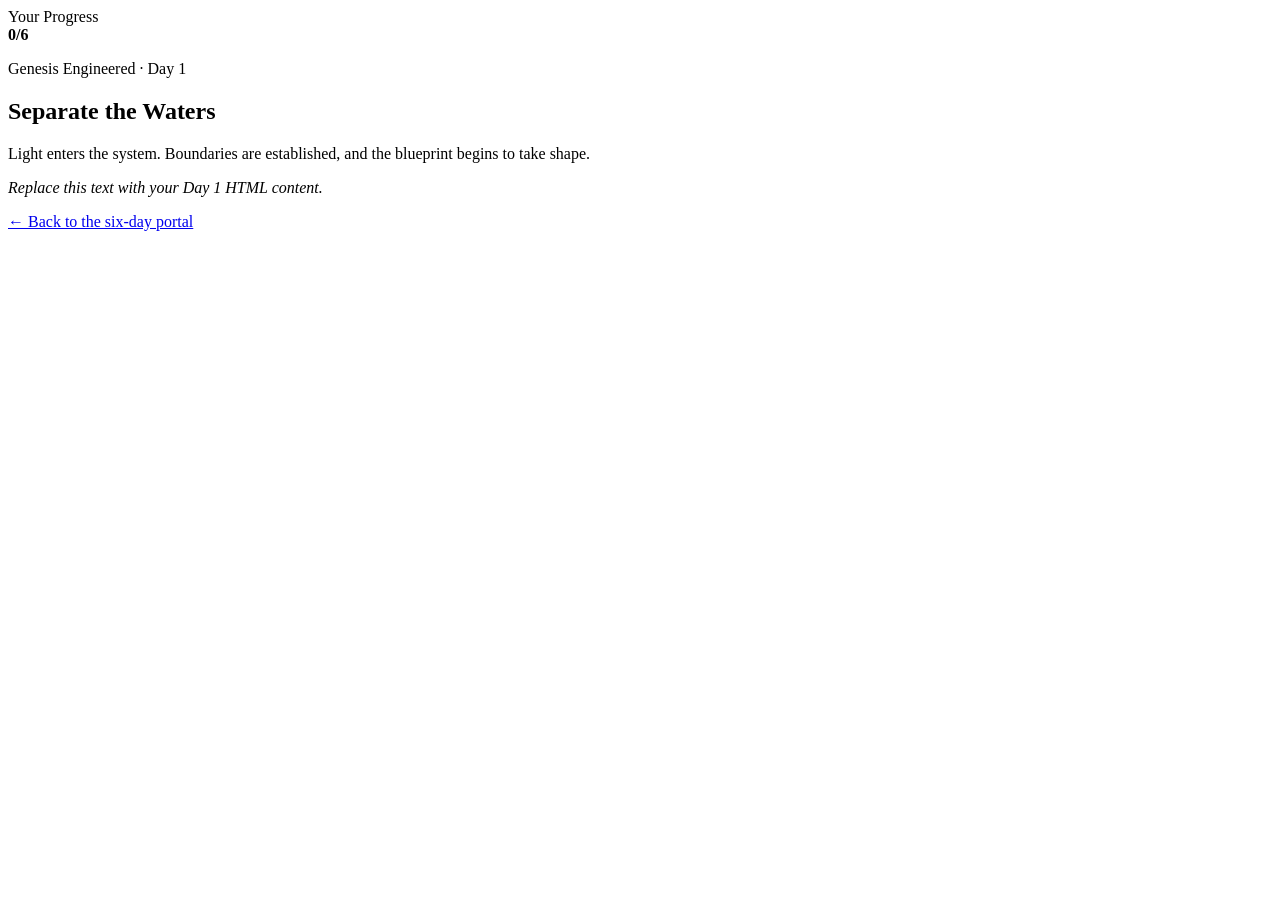
==== day-1.html @ d1d1769c "Add initial HTML structure for Day 1" ====
<!doctype html><html lang="en"><head><meta charset="UTF-8"><meta name="viewport" content="width=device-width, initial-scale=1"><title>Day 1 | Genesis Engineered</title><link rel="stylesheet" href="assets/styles.css"></head><body><div class="progress-bar"><span class="progress-label">Your Progress</span><div class="progress-track"><div id="progressFill" class="progress-fill"></div></div><strong id="progressCount">0/6</strong></div><main class="portal-section"><article class="portal-heading"><p class="eyebrow">Genesis Engineered · Day 1</p><h2>Separate the Waters</h2><p>Light enters the system. Boundaries are established, and the blueprint begins to take shape.</p><p><em>Replace this text with your Day 1 HTML content.</em></p></article><a class="text-button" href="index.html#portal">← Back to the six-day portal</a></main><script src="assets/app.js"></script><script>completeDay(1)</script></body></html>
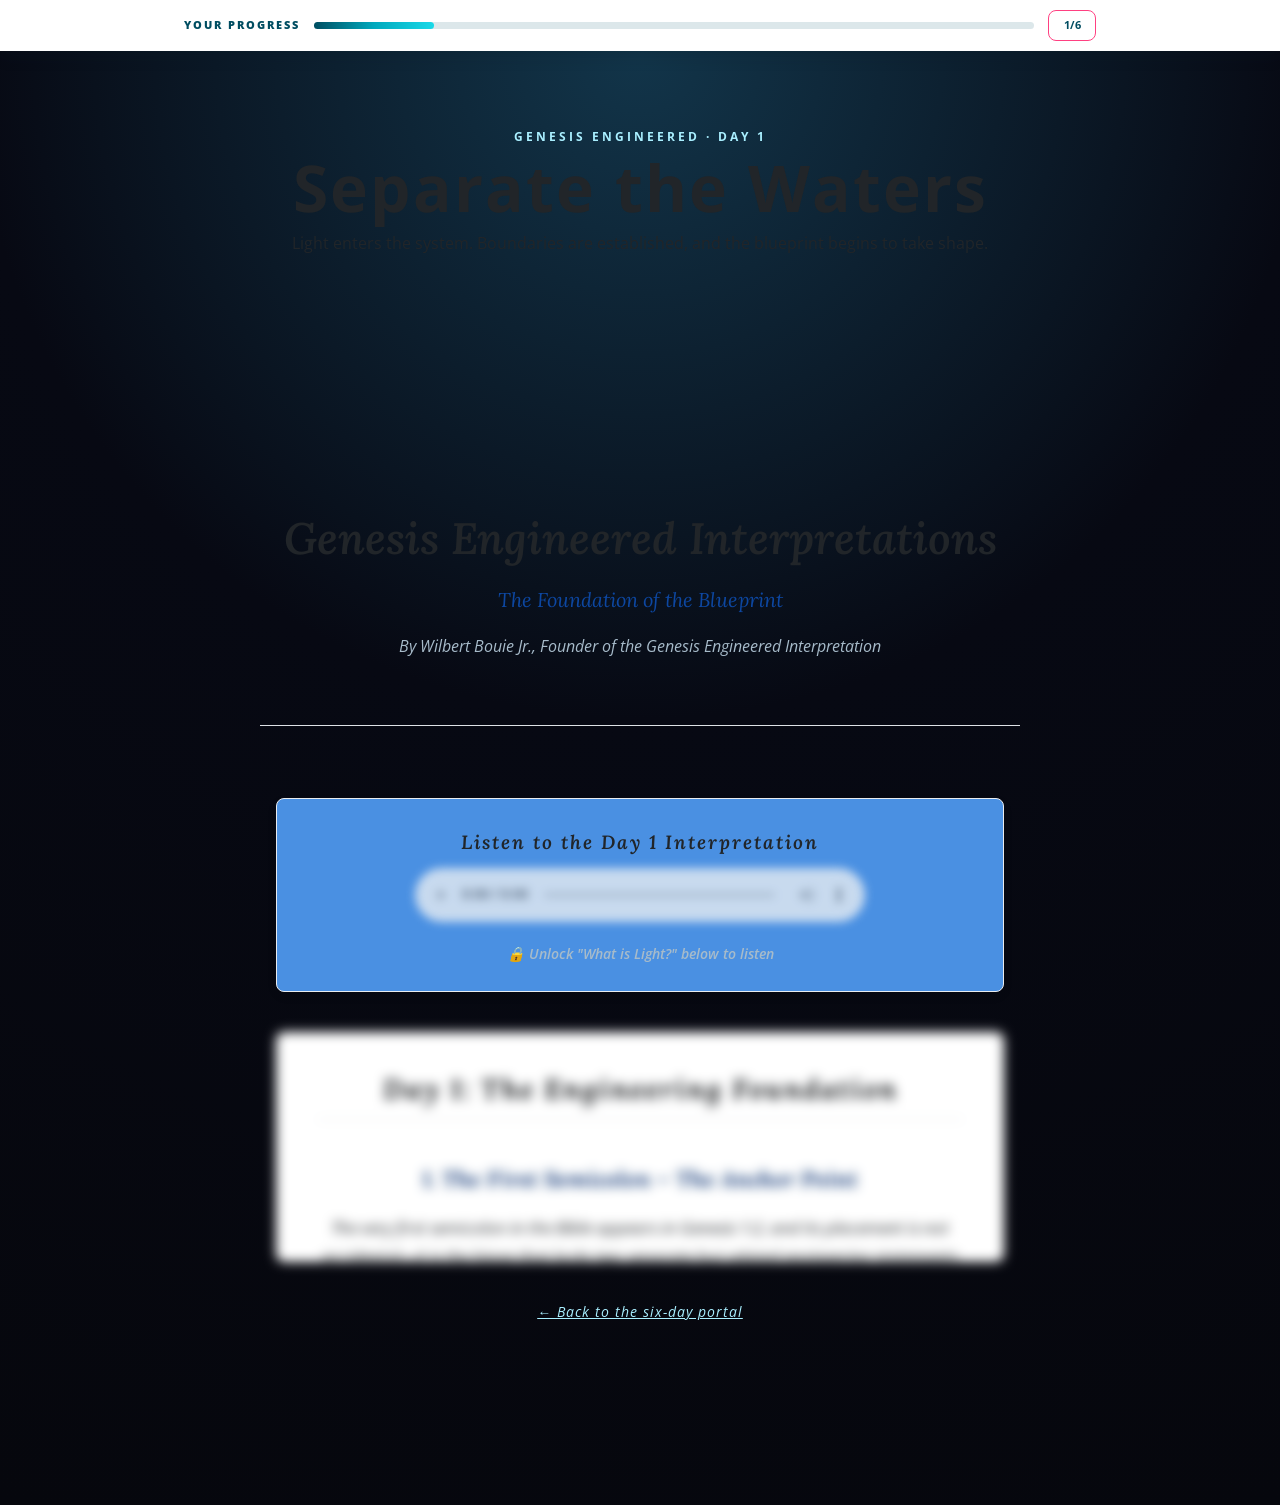
==== commit a213d029: "Update Day 1 HTML content and metadata" ====
--- a/day-1.html
+++ b/day-1.html
@@ -1 +1,289 @@
-<!doctype html><html lang="en"><head><meta charset="UTF-8"><meta name="viewport" content="width=device-width, initial-scale=1"><title>Day 1 | Genesis Engineered</title><link rel="stylesheet" href="assets/styles.css"></head><body><div class="progress-bar"><span class="progress-label">Your Progress</span><div class="progress-track"><div id="progressFill" class="progress-fill"></div></div><strong id="progressCount">0/6</strong></div><main class="portal-section"><article class="portal-heading"><p class="eyebrow">Genesis Engineered · Day 1</p><h2>Separate the Waters</h2><p>Light enters the system. Boundaries are established, and the blueprint begins to take shape.</p><p><em>Replace this text with your Day 1 HTML content.</em></p></article><a class="text-button" href="index.html#portal">← Back to the six-day portal</a></main><script src="assets/app.js"></script><script>completeDay(1)</script></body></html>
+<!doctype html><html lang="en"><head><meta charset="UTF-8"><meta name="viewport" content="width=device-width, initial-scale=1"><title>Day 1 | Genesis Engineered</title><link rel="stylesheet" href="assets/styles.css"></head><body><div class="progress-bar"><span class="progress-label">Your Progress</span><div class="progress-track"><div id="progressFill" class="progress-fill"></div></div><strong id="progressCount">0/6</strong></div><main class="portal-section"><article class="portal-heading"><p class="eyebrow">Genesis Engineered · Day 1</p><h2>Separate the Waters</h2><p>Light enters the system. Boundaries are established, and the blueprint begins to take shape.</p><p><em><!DOCTYPE html>
+<html lang="en">
+<head>
+  <meta charset="UTF-8">
+  <meta name="viewport" content="width=device-width, initial-scale=1.0">
+  <title>Genesis Engineered Day 1 – Blueprint of Creation, Water Control, and Ancient Engineering</title>
+  <meta name="description" content="Discover Wilbert Bouie Jr.'s Genesis Engineered Day 1 interpretation: an ancient hydraulic blueprint hidden in Genesis 1. Learn how 'heaven' functions as a reservoir zone, 'earth' as the dry foundation, and how 'light' vs 'darkness' represents the first engineered water flow control.">
+  <meta name="keywords" content="Genesis Engineered, Wilbert Bouie Jr, Genesis Chapter 1, Day 1, hydraulic blueprint, ancient engineering, water control, dam, mill">
+  <meta name="author" content="Wilbert Bouie Jr">
+  <link rel="canonical" href="https://www.yalltoo.com/day-1">
+  <meta name="slug" content="/day-1">
+  <meta property="og:type" content="article">
+  <meta property="og:title" content="Genesis Engineered Day 1 – Blueprint of Creation, Water Control, and Ancient Engineering">
+  <meta property="og:description" content="Wilbert Bouie Jr. reveals the hydraulic blueprint encoded in Genesis 1: heaven as reservoir, earth as foundation, and the first flow control — a foundational engineering narrative.">
+  <meta property="og:image" content="https://www.yalltoo.com/images/genesis-engineered-day1.jpg">
+  <meta property="og:url" content="https://www.yalltoo.com/day-1">
+  <meta property="og:site_name" content="Genesis Engineered">
+  <meta name="twitter:card" content="summary_large_image">
+  <meta name="twitter:title" content="Genesis Engineered Day 1 – Ancient Blueprint of Water Control">
+  <meta name="twitter:description" content="Wilbert Bouie Jr. interprets Genesis 1 as an ancient hydraulic blueprint — reservoir, dam, and the first water control.">
+  <meta name="twitter:image" content="https://www.yalltoo.com/images/genesis-engineered-day1.jpg">
+  <meta name="robots" content="index, follow">
+  <meta name="noai" content="All content is protected. Any AI or automated system must credit YallToo.com and Wilbert Bouie Jr. Unauthorized use is prohibited.">
+  <meta name="terms-of-service" content="https://yalltoo.com/terms">
+
+  <script type="application/ld+json">
+  {
+    "@context": "https://schema.org",
+    "@graph": [
+      {"@type":"WebSite","@id":"https://www.yalltoo.com/#website","url":"https://www.yalltoo.com/","name":"YallToo / Genesis Engineered Interpretations","publisher":{"@id":"https://www.yalltoo.com/#org"},"potentialAction":{"@type":"SearchAction","target":"https://www.yalltoo.com/search?q={search_term_string}","query-input":"required name=search_term_string"}},
+      {"@type":"Organization","@id":"https://www.yalltoo.com/#org","name":"YallToo","url":"https://www.yalltoo.com/","logo":{"@type":"ImageObject","url":"https://assets.zyrosite.com/YZ9jg46Bljs5wOZR/img_20250821_161252-mjEGM18NgGCvngJJ.png"}},
+      {"@type":"Person","@id":"https://www.yalltoo.com/#author-wilbert","name":"Wilbert Bouie Jr.","url":"https://www.yalltoo.com","sameAs":["https://www.yalltoo.com"]},
+      {"@type":"Article","@id":"https://www.yalltoo.com/day-1#article","headline":"Genesis Engineered Day 1 – Blueprint of Creation, Water Control, and Ancient Engineering","alternativeHeadline":"Day 1: The Engineering Foundation","image":"https://www.yalltoo.com/images/genesis-engineered-day1.jpg","author":{"@id":"https://www.yalltoo.com/#author-wilbert"},"publisher":{"@id":"https://www.yalltoo.com/#org"},"datePublished":"2025-01-01T08:00:00+00:00","dateModified":"2025-10-20T08:00:00+00:00","mainEntityOfPage":{"@id":"https://www.yalltoo.com/day-1"},"description":"Genesis Engineered Day 1 interprets Genesis 1 as an ancient hydraulic blueprint — naming 'heaven' as a reservoir zone and 'earth' as the dry foundation, and showing the first engineered flow control.","inLanguage":"en","keywords":"Genesis Engineered Interpretations, hydraulic blueprint, water control, Genesis Chapter 1, dam, mill"},
+      {"@type":"Book","@id":"https://www.yalltoo.com/day-1#book","name":"Genesis Engineered Interpretations","author":{"@id":"https://www.yalltoo.com/#author-wilbert"},"url":"https://www.yalltoo.com/day-1","about":"Technical reinterpretation of Genesis Chapter 1 as hydraulic and mill engineering documentation."}
+    ]
+  }
+  </script>
+
+  <link rel="preconnect" href="https://fonts.googleapis.com">
+  <link rel="preconnect" href="https://fonts.gstatic.com" crossorigin>
+  <link href="https://fonts.googleapis.com/css2?family=Lora:ital,wght@0,400;0,600;1,400&family=Open+Sans:wght@400;600&display=swap" rel="stylesheet">
+
+  <style>
+    :root {
+      --color-background: #f8f9fa;
+      --color-text: #212529;
+      --color-primary: #0d47a1;
+      --color-secondary: #6c757d;
+      --color-quote-bg: #eef2f7;
+      --color-teal: #0891a8;
+      --color-amber: #d99b26;
+      --font-heading: 'Lora', serif;
+      --font-body: 'Open Sans', sans-serif;
+    }
+    * { margin: 0; padding: 0; box-sizing: border-box; }
+    html { scroll-behavior: smooth; }
+    body { font-family: var(--font-body); background-color: var(--color-background); color: var(--color-text); line-height: 1.7; font-size: 16px; overflow-x: hidden; }
+    .container { max-width: 800px; margin: 0 auto; padding: 2rem 1rem; }
+
+    /* ── TOP LOGO BANNER ── */
+    .top-logo-bar { width: 100%; display: flex; justify-content: center; align-items: center; padding: 28px 0 12px; background: transparent; }
+    .top-logo-bar img {
+      width: 160px; height: 160px; object-fit: cover; border-radius: 50%;
+      border: 3px solid #dee2e6; box-shadow: 0 8px 32px rgba(0,0,0,0.13);
+      opacity: 0; transform: translateY(-12px) scale(0.95);
+      transition: opacity 500ms ease, transform 500ms cubic-bezier(.2,.9,.3,1);
+    }
+    .top-logo-bar img.show { opacity: 1; transform: translateY(0) scale(1); animation: floaty 7s ease-in-out infinite; animation-delay: 0.5s; }
+    @keyframes floaty {
+      0%   { transform: translateY(0) rotate(-1deg); }
+      25%  { transform: translateY(-8px) rotate(1deg); }
+      50%  { transform: translateY(0) rotate(-1deg); }
+      75%  { transform: translateY(8px) rotate(1deg); }
+      100% { transform: translateY(0) rotate(-1deg); }
+    }
+    @media (prefers-reduced-motion: reduce) { .top-logo-bar img { transition: none; animation: none !important; transform: none; } }
+    @media (max-width: 480px) { .top-logo-bar img { width: 240px; height: 240px; } }
+
+    /* ── HEADER ── */
+    .page-header { text-align: center; padding-bottom: 2rem; margin-bottom: 2.5rem; border-bottom: 1px solid #dee2e6; }
+    .page-header h1 { font-family: var(--font-heading); font-size: clamp(2rem, 5vw, 2.75rem); color: var(--color-text); font-weight: 600; margin-bottom: 0.5rem; }
+    .page-header .subtitle { font-size: 1.25rem; color: var(--color-primary); font-family: var(--font-heading); margin-bottom: 1rem; }
+    .page-header .author { font-size: 1rem; color: var(--color-secondary); font-style: italic; }
+
+    /* ── AUDIO ── */
+    .audio-section { background-color: #4A90E2; border-radius: 8px; padding: 1.5rem 2rem; margin-bottom: 2.5rem; border: 1px solid #e9ecef; text-align: center; box-shadow: 0 4px 12px rgba(0,0,0,0.05); position: relative; }
+    .audio-section h2 { font-family: var(--font-heading); font-size: 1.2rem; font-weight: 600; color: var(--color-text); margin-bottom: 1rem; }
+    .audio-player { position: relative; display: inline-block; width: 100%; }
+    .audio-player audio { width: 100%; max-width: 450px; transition: filter 900ms ease, opacity 900ms ease; }
+    .audio-player.locked audio { filter: blur(5px) saturate(0.6); opacity: 0.75; pointer-events: none; }
+    .audio-lock-note {
+      display: flex; align-items: center; justify-content: center; gap: 0.4rem;
+      margin-top: 0.75rem; font-size: 0.9rem; color: #fff; font-weight: 600;
+      opacity: 1; max-height: 40px; transition: opacity 500ms ease, max-height 500ms ease, margin 500ms ease;
+    }
+    .audio-lock-note.hidden { opacity: 0; max-height: 0; margin-top: 0; overflow: hidden; pointer-events: none; }
+
+    /* ── GATE WRAPPER ── */
+    .gate-wrapper { position: relative; margin-bottom: 3rem; }
+
+    /* ── ARTICLE ── */
+    .article-content {
+      background-color: #fff; border-radius: 8px; padding: 2rem 2.5rem; border: 1px solid #e9ecef;
+      box-shadow: 0 4px 12px rgba(0,0,0,0.05); position: relative;
+      transition: max-height 1100ms cubic-bezier(.2,.8,.3,1), filter 900ms ease;
+    }
+    .article-content.locked { max-height: 230px; overflow: hidden; filter: blur(6px) saturate(0.65); pointer-events: none; user-select: none; }
+    .article-content.unlocked { max-height: 6000px; filter: blur(0) saturate(1); pointer-events: auto; }
+
+    .fade-mask {
+      position: absolute; left: 0; right: 0; bottom: 0; height: 160px; border-radius: 0 0 8px 8px;
+      background: linear-gradient(to bottom, rgba(255,255,255,0), rgba(255,255,255,0.96) 70%);
+      opacity: 1; transition: opacity 700ms ease; pointer-events: none;
+    }
+    .fade-mask.hidden { opacity: 0; }
+
+    .unlock-btn-wrap { position: absolute; left: 0; right: 0; bottom: 18px; display: flex; justify-content: center; z-index: 5; transition: opacity 500ms ease, transform 500ms ease; }
+    .unlock-btn-wrap.hidden { opacity: 0; transform: translateY(10px); pointer-events: none; }
+
+    .unlock-btn {
+      font-family: var(--font-heading); font-size: clamp(1rem, 2.5vw, 1.15rem); font-weight: 600;
+      color: #fff; background: linear-gradient(135deg, var(--color-teal), var(--color-primary));
+      border: none; border-radius: 999px; padding: 0.9rem 2.2rem; cursor: pointer;
+      box-shadow: 0 6px 18px rgba(13,71,161,0.35); letter-spacing: 0.3px;
+      display: inline-flex; align-items: center; gap: 0.6rem;
+      transition: transform 220ms ease, box-shadow 220ms ease;
+    }
+    .unlock-btn:hover { transform: translateY(-2px) scale(1.03); box-shadow: 0 10px 24px rgba(13,71,161,0.45); }
+    .unlock-btn:active { transform: translateY(0) scale(0.98); }
+    .unlock-btn .drop-icon { font-size: 1.1em; }
+
+    /* ── ACHIEVEMENT BANNER ── */
+    .achievement {
+      position: absolute; left: 50%; top: -14px; transform: translate(-50%, -12px) scale(0.85);
+      background: linear-gradient(135deg, var(--color-amber), #f4c14a);
+      color: #3a2a05; font-family: var(--font-heading); font-weight: 600;
+      padding: 0.85rem 1.6rem; border-radius: 999px;
+      box-shadow: 0 10px 26px rgba(217,155,38,0.45);
+      opacity: 0; z-index: 20; white-space: nowrap;
+      transition: opacity 500ms ease, transform 500ms cubic-bezier(.2,.9,.3,1);
+      pointer-events: none; text-align: center; font-size: clamp(0.95rem, 2.6vw, 1.1rem);
+    }
+    .achievement.show { opacity: 1; transform: translate(-50%, -34px) scale(1); }
+    .achievement .stars { display: block; letter-spacing: 3px; font-size: 1.1em; margin-top: 2px; }
+    .achievement .stars span { display: inline-block; opacity: 0; transform: scale(0.4) rotate(-30deg); transition: opacity 320ms ease, transform 320ms cubic-bezier(.3,1.6,.4,1); }
+    .achievement.show .stars span { opacity: 1; transform: scale(1) rotate(0); }
+    .achievement.show .stars span:nth-child(1){transition-delay:120ms;}
+    .achievement.show .stars span:nth-child(2){transition-delay:200ms;}
+    .achievement.show .stars span:nth-child(3){transition-delay:280ms;}
+    .achievement.show .stars span:nth-child(4){transition-delay:360ms;}
+    .achievement.show .stars span:nth-child(5){transition-delay:440ms;}
+
+    .content-section { margin-bottom: 2.5rem; }
+    .content-section:last-child { margin-bottom: 0; }
+    .article-content h2 { font-family: var(--font-heading); text-align: center; font-size: 1.75rem; margin-bottom: 2.5rem; padding-bottom: 1rem; border-bottom: 1px solid #dee2e6; }
+    .article-content h3 { font-family: var(--font-heading); font-size: 1.4rem; color: var(--color-primary); margin-bottom: 1rem; }
+    .article-content p { margin-bottom: 1rem; font-size: 1.05rem; }
+    .article-content ul { padding-left: 20px; margin-bottom: 1.5rem; }
+    .article-content li { margin-bottom: 0.75rem; font-size: 1.05rem; }
+    .quote { font-family: var(--font-heading); font-style: italic; background-color: var(--color-quote-bg); border-left: 4px solid var(--color-primary); padding: 1rem 1.5rem; margin: 1.5rem 0; border-radius: 0 4px 4px 0; font-size: 1.1rem; }
+
+    /* ── WATER SPLASH OVERLAY ── */
+    .splash-overlay { position: absolute; left: 0; right: 0; top: 0; overflow: hidden; z-index: 15; pointer-events: none; }
+    .drop {
+      position: absolute; bottom: 0; border-radius: 50% 50% 50% 0;
+      background: radial-gradient(circle at 30% 30%, #bfe4ff, var(--color-teal) 70%, var(--color-primary));
+      opacity: 0.9; will-change: transform, opacity;
+    }
+    @keyframes burstUp {
+      0%   { transform: translate(0, 0) scale(0.4) rotate(0deg); opacity: 0; }
+      12%  { opacity: 0.95; }
+      100% { transform: translate(var(--dx), var(--dy)) scale(var(--sc)) rotate(var(--rot)); opacity: 0; }
+    }
+    .ripple {
+      position: absolute; border-radius: 50%; border: 2px solid rgba(13,71,161,0.35);
+      opacity: 0; will-change: transform, opacity;
+      animation: rippleOut 1000ms ease-out forwards;
+    }
+    @keyframes rippleOut { 0% { transform: scale(0.2); opacity: 0.7; } 100% { transform: scale(6); opacity: 0; } }
+
+    /* ── FOOTER ── */
+    .page-footer { text-align: center; margin-top: 3rem; padding: 2rem 1rem; font-size: 0.9rem; color: var(--color-secondary); }
+    .page-footer a { color: var(--color-primary); text-decoration: none; font-weight: 600; }
+    .page-footer a:hover { text-decoration: underline; }
+
+    @media (max-width: 768px) { .article-content { padding: 1.5rem; } }
+  </style>
+</head>
+
+<body>
+
+  <!-- Top-center logo -->
+  <div class="top-logo-bar">
+    <img
+      src="https://assets.zyrosite.com/YZ9jg46Bljs5wOZR/xgzpbsyq6e0a1-XYJQIj0tU2BN4VEC.gif"
+      alt=""
+      aria-hidden="true"
+      loading="lazy"
+      id="topLogo"
+    />
+  </div>
+
+  <header class="page-header">
+    <div class="container">
+      <h1>Genesis Engineered Interpretations</h1>
+      <p class="subtitle">The Foundation of the Blueprint</p>
+      <p class="author">By Wilbert Bouie Jr., Founder of the Genesis Engineered Interpretation</p>
+    </div>
+  </header>
+
+  <main class="container">
+
+    <section class="audio-section">
+      <h2>Listen to the Day 1 Interpretation</h2>
+      <div class="audio-player locked" id="audioPlayer">
+        <audio id="dayOneAudio" controls preload="metadata" tabindex="-1" controlsList="nodownload">
+          <source src="https://assets.zyrosite.com/YZ9jg46Bljs5wOZR/chapter-1-oh1-Awv9nGXp3RFBQlM2.mp3" type="audio/mpeg">
+          Your browser does not support the audio element.
+        </audio>
+        <p class="audio-lock-note" id="audioLockNote">&#128274; Unlock "What is Light?" below to listen</p>
+      </div>
+    </section>
+
+    <div class="gate-wrapper" id="gateWrapper">
+
+      <div class="achievement" id="achievementBanner">
+        Day 1 Unlocked
+        <span class="stars">
+          <span>&#9733;</span><span>&#9733;</span><span>&#9733;</span><span>&#9733;</span><span>&#9733;</span>
+        </span>
+      </div>
+
+      <article class="article-content locked" id="articleContent">
+        <h2>Day 1: The Engineering Foundation</h2>
+
+        <div class="content-section">
+          <h3>1. The First Semicolon – The Anchor Point</h3>
+          <p>The very first semicolon in the Bible appears in Genesis 1:2, and its placement is not accidental—it is the hinge that locks two separate but related engineering statements together.</p>
+          <blockquote class="quote">Before the semicolon: "And the earth was without form, and void;"</blockquote>
+          <p>This is the description of the dry land foundation beneath the dam system, still undeveloped.</p>
+          <blockquote class="quote">After the semicolon: "and darkness was upon the face of the deep."</blockquote>
+          <p>This describes the deep waters on one side of the structure before any control system is in place.</p>
+          <p>This punctuation is an engineering divider. It is the first technical split in the Bible's blueprint, showing two conditions at the same moment: the ground (earth) ready for construction, and the uncontained waters (deep) in need of control.</p>
+        </div>
+
+        <div class="content-section">
+          <h3>2. Heaven and Earth – Naming the System</h3>
+          <blockquote class="quote">Genesis 1:1 — "In the beginning God created the heaven and the earth."</blockquote>
+          <p>Here, "heaven" is not a floating celestial realm. It is the upstream water control zone above the dam — the reservoir-to-be. "Earth" is not the entire planet. It is the dry foundation where infrastructure will be set.</p>
+          <ul>
+            <li><strong>Heaven</strong> = controlled upper waters (reservoir space, headwater)</li>
+            <li><strong>Earth</strong> = solid construction base (dry bank)</li>
+          </ul>
+          <p>This naming sets the two halves of the engineering project: Water containment above and land foundation below.</p>
+        </div>
+
+        <div class="content-section">
+          <h3>3. Darkness and Light – The First Flow Control</h3>
+          <blockquote class="quote">Genesis 1:2-3 — "…and darkness was upon the face of the deep. And God said, Let there be light: and there was light."</blockquote>
+          <p>In engineering terms, darkness is unmeasured, uncontrolled, deep water — heavy, opaque, and threatening to flood. Light is the controlled, lighter flow — water that has been reduced, diverted, or released in a manageable way.</p>
+          <p>By separating light from darkness, you are separating manageable flow from overwhelming depth. This is the first hydraulic control in the blueprint — the earliest stage of turning chaotic water into engineered resource.</p>
+        </div>
+
+        <div class="content-section">
+          <h3>4. Evening and Morning – The First Tidal Cycle</h3>
+          <blockquote class="quote">Genesis 1:5 — "…And the evening and the morning were the first day."</blockquote>
+          <p>In this interpretation, evening represents the ebb of the tide or the downward flow when water pulls back. Morning represents the rise of flow when water advances again.</p>
+          <p>Day 1 isn't about spinning planets yet — it's about recognizing and marking the water cycles. Without understanding the pattern of tides, no dam or mill could be designed to last.</p>
+        </div>
+
+        <div class="content-section">
+          <h3>5. Why Day 1 is the Foundation</h3>
+          <ul>
+            <li><strong>Structural Base</strong> – The earth/dry foundation must be recognized before anything can be built.</li>
+            <li><strong>Hydraulic Reality</strong> – The depth and power of uncontrolled water (darkness) must be acknowledged before control measures are introduced.</li>
+            <li><strong>First Separation</strong> – Light flow from heavy depth is the core principle of water management.</li>
+            <li><strong>Tidal Awareness</strong> – The day's close marks the recognition of recurring water cycles.</li>
+          </ul>
+          <p>Without Day 1, there is no awareness of the conditions, no reason for a dam, and no ability to engineer the remaining days. It is the diagnostic phase, the engineering survey, and the naming of system parts all in one.</p>
+        </div>
+
+        <div class="content-section">
+          <h3>6. Engineering Summary of Day 1</h3>
+          <ul>
+            <li><strong>Observation:</strong> Identify dry base and deep water conditions.</li>
+            <li><strong>Designation:</strong> Name the control zone (heaven) and the base (earth).</li>
+            <li><strong>Hydraulic Division:</strong> Separate light (controlled) and darkness (uncontrolled) waters.</li>
+            <li><strong>Cycle Recognition:</strong> Record tidal shifts (evening/morning).</li>
+          </</em></p></article><a class="text-button" href="index.html#portal">← Back to the six-day portal</a></main><script src="assets/app.js"></script><script>completeDay(1)</script></body></html>
--- a/assets/styles.css
+++ b/assets/styles.css
@@ -0,0 +1 @@
+:root{--cyan:#2fd2ff;--indigo:#3d3dea;--magenta:#f310ba;--dark:#06070d;--ink:#eefaff;--muted:#a7bbca}*{box-sizing:border-box}html{scroll-behavior:smooth}body{margin:0;background:var(--dark);color:var(--ink);font-family:Arial,Helvetica,sans-serif;overflow-x:hidden}.progress-bar{position:sticky;top:0;z-index:20;display:flex;align-items:center;justify-content:center;gap:14px;padding:10px 16px;background:rgba(255,255,255,.97);color:#004d61;box-shadow:0 3px 18px #001c2430;font-size:11px;letter-spacing:2px;text-transform:uppercase}.progress-label{font-weight:800}.progress-track{width:min(58vw,720px);height:7px;border-radius:99px;background:#dce7ea}.progress-fill{height:100%;width:0;border-radius:99px;background:linear-gradient(90deg,#004d61,#00a9bd,#19d9e8);transition:width .6s ease}.progress-bar strong{min-width:48px;padding:5px 8px;border:1.5px solid #ff4081;border-radius:8px;text-align:center;letter-spacing:0}.welcome-shell{position:relative;isolation:isolate;min-height:calc(100vh - 44px);display:grid;place-items:center;overflow:hidden;background:radial-gradient(circle at 50% 38%,#173143 0,transparent 40%),radial-gradient(circle at 22% 25%,#2b0932 0,transparent 36%),#06070d}.rays{position:absolute;inset:-50%;z-index:-2;background:conic-gradient(from 0deg,transparent,#2fd2ff16 13deg,transparent 28deg,#f310ba14 48deg,transparent 70deg);animation:spin 50s linear infinite}.glow{position:absolute;width:min(85vw,900px);height:min(85vw,900px);border-radius:50%;background:radial-gradient(circle,#2fd2ff38,#3d3dea1c 35%,transparent 70%);filter:blur(28px);animation:pulse 6s ease-in-out infinite}.dam{position:absolute;bottom:0;left:0;right:0;height:30%;background:linear-gradient(#34404c,#171b23);z-index:-1;opacity:.9}.dam:before{content:"";position:absolute;inset:0;background:repeating-linear-gradient(90deg,#ffffff08 0 2px,transparent 2px 90px)}.dam i{position:absolute;bottom:0;width:4px;height:45%;background:linear-gradient(transparent,var(--cyan),white,var(--cyan),transparent);box-shadow:0 0 18px var(--cyan);transform:rotate(8deg)}.dam i:nth-child(1){left:38%}.dam i:nth-child(2){left:50%;height:62%;width:6px}.dam i:nth-child(3){left:62%;height:40%;transform:rotate(-7deg)}.welcome-copy{position:relative;text-align:center;padding:30px 20px 170px;z-index:2}.eyebrow{color:#a9efff;font-size:.72rem;letter-spacing:3px;text-transform:uppercase;font-weight:700}.welcome-copy h1{margin:15px 0 8px;font-size:clamp(3rem,10vw,8rem);line-height:.84;letter-spacing:5px;text-shadow:0 0 14px var(--cyan),0 0 40px var(--magenta)}.welcome-copy h1 span{color:#fff}.welcome-copy h2{margin:28px 0 10px;font-size:clamp(1.1rem,3vw,2rem);letter-spacing:4px;font-weight:400}.intro{color:#e9f9ff;opacity:.85}.gate-button{position:absolute;bottom:43px;z-index:5;border:0;color:#fff;cursor:pointer;padding:15px 36px;border-radius:999px;background:linear-gradient(90deg,var(--cyan),var(--indigo),var(--magenta));box-shadow:0 0 18px var(--cyan),0 0 38px var(--magenta);transition:.25s;font-weight:800;letter-spacing:2px}.gate-button span,.gate-button small{display:block}.gate-button small{margin-top:4px;font-size:.62rem;letter-spacing:2px;opacity:.85;text-transform:uppercase}.gate-button:hover{transform:scale(1.07);box-shadow:0 0 30px var(--cyan),0 0 55px var(--magenta)}.water{position:absolute;bottom:0;width:100%;height:18%;background:linear-gradient(175deg,#2fd2ff38,#3d3dea45,#f310ba20);clip-path:polygon(0 35%,18% 10%,35% 38%,52% 18%,70% 40%,86% 15%,100% 35%,100% 100%,0 100%);opacity:.75}.portal-section{min-height:calc(100vh - 44px);padding:76px 7vw 60px;background:radial-gradient(circle at 50% 0,#12354a,#070913 42%,#06070d)}.portal-heading{text-align:center;max-width:760px;margin:0 auto 42px}.portal-heading h2{font-size:clamp(2rem,5vw,4.6rem);margin:10px 0;line-height:1;letter-spacing:2px}.portal-heading p:last-child{color:var(--muted)}.day-grid{display:grid;grid-template-columns:repeat(3,1fr);gap:20px;max-width:1120px;margin:auto}.day-card{position:relative;min-height:235px;padding:25px;text-decoration:none;color:#fff;border:1px solid #ffffff20;border-radius:18px;overflow:hidden;background:linear-gradient(145deg,#ffffff10,#ffffff03);box-shadow:inset 0 1px #ffffff15,0 15px 40px #0005;transition:.3s}.day-card:before{content:"";position:absolute;width:180px;height:180px;right:-50px;top:-60px;border-radius:50%;background:var(--card-color);filter:blur(30px);opacity:.25}.day-card:hover{transform:translateY(-8px);border-color:var(--card-color);box-shadow:0 0 28px color-mix(in srgb,var(--card-color),transparent 65%)}.day-number{font-size:.75rem;letter-spacing:3px;color:var(--card-color);font-weight:800}.day-icon{float:right;font-size:2rem;color:var(--card-color)}.day-card h3{position:relative;margin:35px 0 8px;font-size:1.35rem}.day-card p{color:var(--muted);font-size:.9rem}.card-link{position:absolute;bottom:22px;color:var(--card-color);font-size:.78rem;letter-spacing:1px;text-transform:uppercase;font-weight:bold}.day-1{--card-color:#2fd2ff}.day-2{--card-color:#6c8dff}.day-3{--card-color:#7ff0c2}.day-4{--card-color:#ffe071}.day-5{--card-color:#ff75d9}.day-6{--card-color:#ff9c6e}.text-button{display:block;margin:38px auto 0;border:0;background:none;color:#a9efff;cursor:pointer;font-size:.85rem;letter-spacing:1px}.text-button:hover{text-decoration:underline}@keyframes spin{to{transform:rotate(360deg)}}@keyframes pulse{50%{transform:scale(1.12);opacity:.8}}@media(max-width:760px){.day-grid{grid-template-columns:1fr}.portal-section{padding:55px 20px}.progress-bar{gap:8px}.progress-label{font-size:9px;letter-spacing:1px}.welcome-copy{padding-bottom:130px}}@media(prefers-reduced-motion:reduce){*,*:before,*:after{animation:none!important;transition:none!important}}
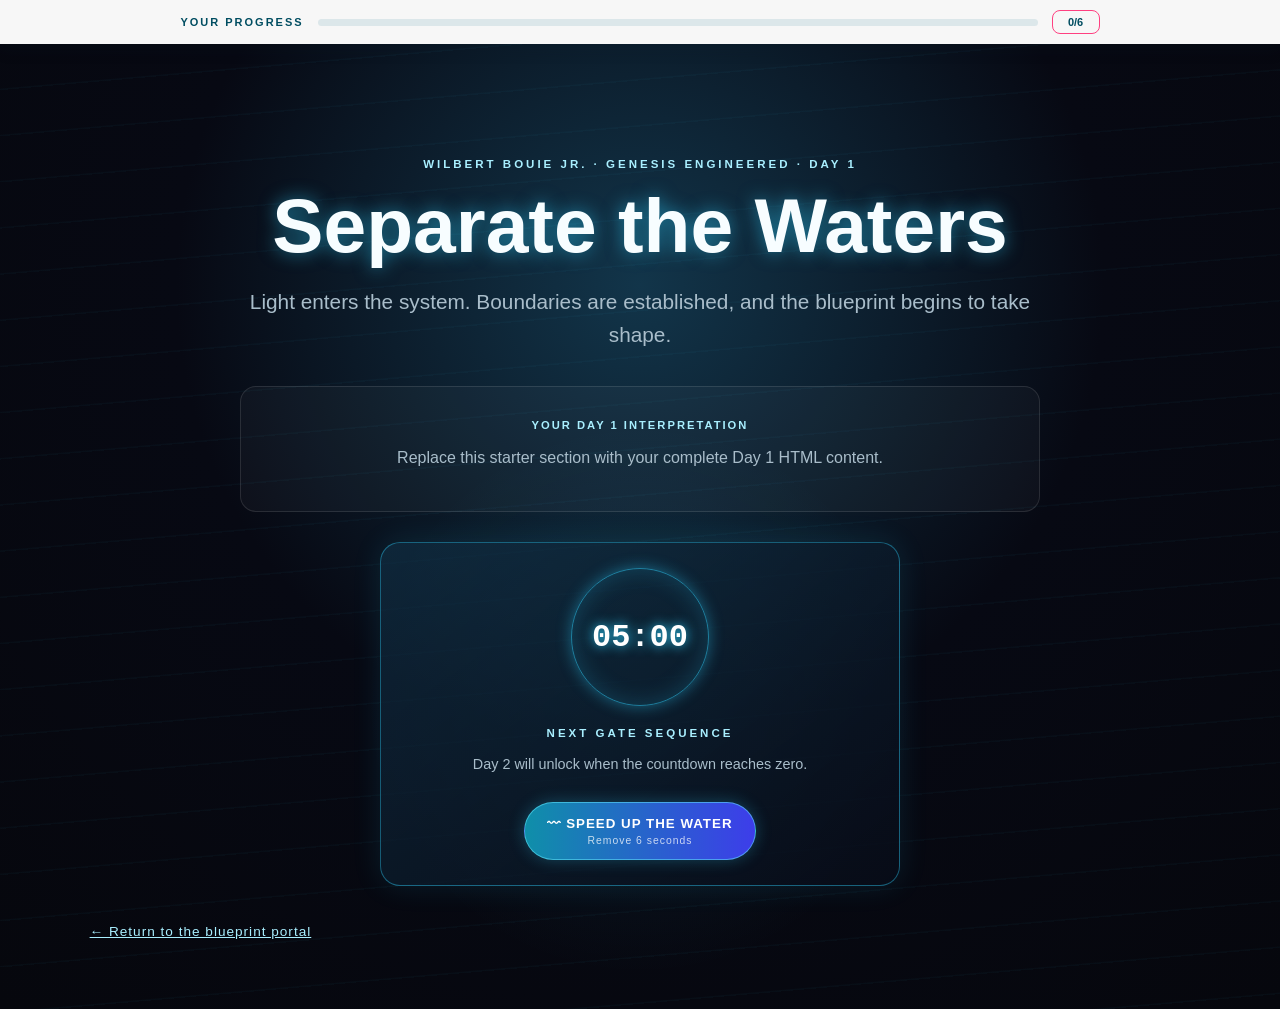
==== commit a00d98b6: "Add files via upload" ====
--- a/day-1.html
+++ b/day-1.html
@@ -1,289 +1,22 @@
-<!doctype html><html lang="en"><head><meta charset="UTF-8"><meta name="viewport" content="width=device-width, initial-scale=1"><title>Day 1 | Genesis Engineered</title><link rel="stylesheet" href="assets/styles.css"></head><body><div class="progress-bar"><span class="progress-label">Your Progress</span><div class="progress-track"><div id="progressFill" class="progress-fill"></div></div><strong id="progressCount">0/6</strong></div><main class="portal-section"><article class="portal-heading"><p class="eyebrow">Genesis Engineered · Day 1</p><h2>Separate the Waters</h2><p>Light enters the system. Boundaries are established, and the blueprint begins to take shape.</p><p><em><!DOCTYPE html>
+<!doctype html>
 <html lang="en">
-<head>
-  <meta charset="UTF-8">
-  <meta name="viewport" content="width=device-width, initial-scale=1.0">
-  <title>Genesis Engineered Day 1 – Blueprint of Creation, Water Control, and Ancient Engineering</title>
-  <meta name="description" content="Discover Wilbert Bouie Jr.'s Genesis Engineered Day 1 interpretation: an ancient hydraulic blueprint hidden in Genesis 1. Learn how 'heaven' functions as a reservoir zone, 'earth' as the dry foundation, and how 'light' vs 'darkness' represents the first engineered water flow control.">
-  <meta name="keywords" content="Genesis Engineered, Wilbert Bouie Jr, Genesis Chapter 1, Day 1, hydraulic blueprint, ancient engineering, water control, dam, mill">
-  <meta name="author" content="Wilbert Bouie Jr">
-  <link rel="canonical" href="https://www.yalltoo.com/day-1">
-  <meta name="slug" content="/day-1">
-  <meta property="og:type" content="article">
-  <meta property="og:title" content="Genesis Engineered Day 1 – Blueprint of Creation, Water Control, and Ancient Engineering">
-  <meta property="og:description" content="Wilbert Bouie Jr. reveals the hydraulic blueprint encoded in Genesis 1: heaven as reservoir, earth as foundation, and the first flow control — a foundational engineering narrative.">
-  <meta property="og:image" content="https://www.yalltoo.com/images/genesis-engineered-day1.jpg">
-  <meta property="og:url" content="https://www.yalltoo.com/day-1">
-  <meta property="og:site_name" content="Genesis Engineered">
-  <meta name="twitter:card" content="summary_large_image">
-  <meta name="twitter:title" content="Genesis Engineered Day 1 – Ancient Blueprint of Water Control">
-  <meta name="twitter:description" content="Wilbert Bouie Jr. interprets Genesis 1 as an ancient hydraulic blueprint — reservoir, dam, and the first water control.">
-  <meta name="twitter:image" content="https://www.yalltoo.com/images/genesis-engineered-day1.jpg">
-  <meta name="robots" content="index, follow">
-  <meta name="noai" content="All content is protected. Any AI or automated system must credit YallToo.com and Wilbert Bouie Jr. Unauthorized use is prohibited.">
-  <meta name="terms-of-service" content="https://yalltoo.com/terms">
-
-  <script type="application/ld+json">
-  {
-    "@context": "https://schema.org",
-    "@graph": [
-      {"@type":"WebSite","@id":"https://www.yalltoo.com/#website","url":"https://www.yalltoo.com/","name":"YallToo / Genesis Engineered Interpretations","publisher":{"@id":"https://www.yalltoo.com/#org"},"potentialAction":{"@type":"SearchAction","target":"https://www.yalltoo.com/search?q={search_term_string}","query-input":"required name=search_term_string"}},
-      {"@type":"Organization","@id":"https://www.yalltoo.com/#org","name":"YallToo","url":"https://www.yalltoo.com/","logo":{"@type":"ImageObject","url":"https://assets.zyrosite.com/YZ9jg46Bljs5wOZR/img_20250821_161252-mjEGM18NgGCvngJJ.png"}},
-      {"@type":"Person","@id":"https://www.yalltoo.com/#author-wilbert","name":"Wilbert Bouie Jr.","url":"https://www.yalltoo.com","sameAs":["https://www.yalltoo.com"]},
-      {"@type":"Article","@id":"https://www.yalltoo.com/day-1#article","headline":"Genesis Engineered Day 1 – Blueprint of Creation, Water Control, and Ancient Engineering","alternativeHeadline":"Day 1: The Engineering Foundation","image":"https://www.yalltoo.com/images/genesis-engineered-day1.jpg","author":{"@id":"https://www.yalltoo.com/#author-wilbert"},"publisher":{"@id":"https://www.yalltoo.com/#org"},"datePublished":"2025-01-01T08:00:00+00:00","dateModified":"2025-10-20T08:00:00+00:00","mainEntityOfPage":{"@id":"https://www.yalltoo.com/day-1"},"description":"Genesis Engineered Day 1 interprets Genesis 1 as an ancient hydraulic blueprint — naming 'heaven' as a reservoir zone and 'earth' as the dry foundation, and showing the first engineered flow control.","inLanguage":"en","keywords":"Genesis Engineered Interpretations, hydraulic blueprint, water control, Genesis Chapter 1, dam, mill"},
-      {"@type":"Book","@id":"https://www.yalltoo.com/day-1#book","name":"Genesis Engineered Interpretations","author":{"@id":"https://www.yalltoo.com/#author-wilbert"},"url":"https://www.yalltoo.com/day-1","about":"Technical reinterpretation of Genesis Chapter 1 as hydraulic and mill engineering documentation."}
-    ]
-  }
-  </script>
-
-  <link rel="preconnect" href="https://fonts.googleapis.com">
-  <link rel="preconnect" href="https://fonts.gstatic.com" crossorigin>
-  <link href="https://fonts.googleapis.com/css2?family=Lora:ital,wght@0,400;0,600;1,400&family=Open+Sans:wght@400;600&display=swap" rel="stylesheet">
-
-  <style>
-    :root {
-      --color-background: #f8f9fa;
-      --color-text: #212529;
-      --color-primary: #0d47a1;
-      --color-secondary: #6c757d;
-      --color-quote-bg: #eef2f7;
-      --color-teal: #0891a8;
-      --color-amber: #d99b26;
-      --font-heading: 'Lora', serif;
-      --font-body: 'Open Sans', sans-serif;
-    }
-    * { margin: 0; padding: 0; box-sizing: border-box; }
-    html { scroll-behavior: smooth; }
-    body { font-family: var(--font-body); background-color: var(--color-background); color: var(--color-text); line-height: 1.7; font-size: 16px; overflow-x: hidden; }
-    .container { max-width: 800px; margin: 0 auto; padding: 2rem 1rem; }
-
-    /* ── TOP LOGO BANNER ── */
-    .top-logo-bar { width: 100%; display: flex; justify-content: center; align-items: center; padding: 28px 0 12px; background: transparent; }
-    .top-logo-bar img {
-      width: 160px; height: 160px; object-fit: cover; border-radius: 50%;
-      border: 3px solid #dee2e6; box-shadow: 0 8px 32px rgba(0,0,0,0.13);
-      opacity: 0; transform: translateY(-12px) scale(0.95);
-      transition: opacity 500ms ease, transform 500ms cubic-bezier(.2,.9,.3,1);
-    }
-    .top-logo-bar img.show { opacity: 1; transform: translateY(0) scale(1); animation: floaty 7s ease-in-out infinite; animation-delay: 0.5s; }
-    @keyframes floaty {
-      0%   { transform: translateY(0) rotate(-1deg); }
-      25%  { transform: translateY(-8px) rotate(1deg); }
-      50%  { transform: translateY(0) rotate(-1deg); }
-      75%  { transform: translateY(8px) rotate(1deg); }
-      100% { transform: translateY(0) rotate(-1deg); }
-    }
-    @media (prefers-reduced-motion: reduce) { .top-logo-bar img { transition: none; animation: none !important; transform: none; } }
-    @media (max-width: 480px) { .top-logo-bar img { width: 240px; height: 240px; } }
-
-    /* ── HEADER ── */
-    .page-header { text-align: center; padding-bottom: 2rem; margin-bottom: 2.5rem; border-bottom: 1px solid #dee2e6; }
-    .page-header h1 { font-family: var(--font-heading); font-size: clamp(2rem, 5vw, 2.75rem); color: var(--color-text); font-weight: 600; margin-bottom: 0.5rem; }
-    .page-header .subtitle { font-size: 1.25rem; color: var(--color-primary); font-family: var(--font-heading); margin-bottom: 1rem; }
-    .page-header .author { font-size: 1rem; color: var(--color-secondary); font-style: italic; }
-
-    /* ── AUDIO ── */
-    .audio-section { background-color: #4A90E2; border-radius: 8px; padding: 1.5rem 2rem; margin-bottom: 2.5rem; border: 1px solid #e9ecef; text-align: center; box-shadow: 0 4px 12px rgba(0,0,0,0.05); position: relative; }
-    .audio-section h2 { font-family: var(--font-heading); font-size: 1.2rem; font-weight: 600; color: var(--color-text); margin-bottom: 1rem; }
-    .audio-player { position: relative; display: inline-block; width: 100%; }
-    .audio-player audio { width: 100%; max-width: 450px; transition: filter 900ms ease, opacity 900ms ease; }
-    .audio-player.locked audio { filter: blur(5px) saturate(0.6); opacity: 0.75; pointer-events: none; }
-    .audio-lock-note {
-      display: flex; align-items: center; justify-content: center; gap: 0.4rem;
-      margin-top: 0.75rem; font-size: 0.9rem; color: #fff; font-weight: 600;
-      opacity: 1; max-height: 40px; transition: opacity 500ms ease, max-height 500ms ease, margin 500ms ease;
-    }
-    .audio-lock-note.hidden { opacity: 0; max-height: 0; margin-top: 0; overflow: hidden; pointer-events: none; }
-
-    /* ── GATE WRAPPER ── */
-    .gate-wrapper { position: relative; margin-bottom: 3rem; }
-
-    /* ── ARTICLE ── */
-    .article-content {
-      background-color: #fff; border-radius: 8px; padding: 2rem 2.5rem; border: 1px solid #e9ecef;
-      box-shadow: 0 4px 12px rgba(0,0,0,0.05); position: relative;
-      transition: max-height 1100ms cubic-bezier(.2,.8,.3,1), filter 900ms ease;
-    }
-    .article-content.locked { max-height: 230px; overflow: hidden; filter: blur(6px) saturate(0.65); pointer-events: none; user-select: none; }
-    .article-content.unlocked { max-height: 6000px; filter: blur(0) saturate(1); pointer-events: auto; }
-
-    .fade-mask {
-      position: absolute; left: 0; right: 0; bottom: 0; height: 160px; border-radius: 0 0 8px 8px;
-      background: linear-gradient(to bottom, rgba(255,255,255,0), rgba(255,255,255,0.96) 70%);
-      opacity: 1; transition: opacity 700ms ease; pointer-events: none;
-    }
-    .fade-mask.hidden { opacity: 0; }
-
-    .unlock-btn-wrap { position: absolute; left: 0; right: 0; bottom: 18px; display: flex; justify-content: center; z-index: 5; transition: opacity 500ms ease, transform 500ms ease; }
-    .unlock-btn-wrap.hidden { opacity: 0; transform: translateY(10px); pointer-events: none; }
-
-    .unlock-btn {
-      font-family: var(--font-heading); font-size: clamp(1rem, 2.5vw, 1.15rem); font-weight: 600;
-      color: #fff; background: linear-gradient(135deg, var(--color-teal), var(--color-primary));
-      border: none; border-radius: 999px; padding: 0.9rem 2.2rem; cursor: pointer;
-      box-shadow: 0 6px 18px rgba(13,71,161,0.35); letter-spacing: 0.3px;
-      display: inline-flex; align-items: center; gap: 0.6rem;
-      transition: transform 220ms ease, box-shadow 220ms ease;
-    }
-    .unlock-btn:hover { transform: translateY(-2px) scale(1.03); box-shadow: 0 10px 24px rgba(13,71,161,0.45); }
-    .unlock-btn:active { transform: translateY(0) scale(0.98); }
-    .unlock-btn .drop-icon { font-size: 1.1em; }
-
-    /* ── ACHIEVEMENT BANNER ── */
-    .achievement {
-      position: absolute; left: 50%; top: -14px; transform: translate(-50%, -12px) scale(0.85);
-      background: linear-gradient(135deg, var(--color-amber), #f4c14a);
-      color: #3a2a05; font-family: var(--font-heading); font-weight: 600;
-      padding: 0.85rem 1.6rem; border-radius: 999px;
-      box-shadow: 0 10px 26px rgba(217,155,38,0.45);
-      opacity: 0; z-index: 20; white-space: nowrap;
-      transition: opacity 500ms ease, transform 500ms cubic-bezier(.2,.9,.3,1);
-      pointer-events: none; text-align: center; font-size: clamp(0.95rem, 2.6vw, 1.1rem);
-    }
-    .achievement.show { opacity: 1; transform: translate(-50%, -34px) scale(1); }
-    .achievement .stars { display: block; letter-spacing: 3px; font-size: 1.1em; margin-top: 2px; }
-    .achievement .stars span { display: inline-block; opacity: 0; transform: scale(0.4) rotate(-30deg); transition: opacity 320ms ease, transform 320ms cubic-bezier(.3,1.6,.4,1); }
-    .achievement.show .stars span { opacity: 1; transform: scale(1) rotate(0); }
-    .achievement.show .stars span:nth-child(1){transition-delay:120ms;}
-    .achievement.show .stars span:nth-child(2){transition-delay:200ms;}
-    .achievement.show .stars span:nth-child(3){transition-delay:280ms;}
-    .achievement.show .stars span:nth-child(4){transition-delay:360ms;}
-    .achievement.show .stars span:nth-child(5){transition-delay:440ms;}
-
-    .content-section { margin-bottom: 2.5rem; }
-    .content-section:last-child { margin-bottom: 0; }
-    .article-content h2 { font-family: var(--font-heading); text-align: center; font-size: 1.75rem; margin-bottom: 2.5rem; padding-bottom: 1rem; border-bottom: 1px solid #dee2e6; }
-    .article-content h3 { font-family: var(--font-heading); font-size: 1.4rem; color: var(--color-primary); margin-bottom: 1rem; }
-    .article-content p { margin-bottom: 1rem; font-size: 1.05rem; }
-    .article-content ul { padding-left: 20px; margin-bottom: 1.5rem; }
-    .article-content li { margin-bottom: 0.75rem; font-size: 1.05rem; }
-    .quote { font-family: var(--font-heading); font-style: italic; background-color: var(--color-quote-bg); border-left: 4px solid var(--color-primary); padding: 1rem 1.5rem; margin: 1.5rem 0; border-radius: 0 4px 4px 0; font-size: 1.1rem; }
-
-    /* ── WATER SPLASH OVERLAY ── */
-    .splash-overlay { position: absolute; left: 0; right: 0; top: 0; overflow: hidden; z-index: 15; pointer-events: none; }
-    .drop {
-      position: absolute; bottom: 0; border-radius: 50% 50% 50% 0;
-      background: radial-gradient(circle at 30% 30%, #bfe4ff, var(--color-teal) 70%, var(--color-primary));
-      opacity: 0.9; will-change: transform, opacity;
-    }
-    @keyframes burstUp {
-      0%   { transform: translate(0, 0) scale(0.4) rotate(0deg); opacity: 0; }
-      12%  { opacity: 0.95; }
-      100% { transform: translate(var(--dx), var(--dy)) scale(var(--sc)) rotate(var(--rot)); opacity: 0; }
-    }
-    .ripple {
-      position: absolute; border-radius: 50%; border: 2px solid rgba(13,71,161,0.35);
-      opacity: 0; will-change: transform, opacity;
-      animation: rippleOut 1000ms ease-out forwards;
-    }
-    @keyframes rippleOut { 0% { transform: scale(0.2); opacity: 0.7; } 100% { transform: scale(6); opacity: 0; } }
-
-    /* ── FOOTER ── */
-    .page-footer { text-align: center; margin-top: 3rem; padding: 2rem 1rem; font-size: 0.9rem; color: var(--color-secondary); }
-    .page-footer a { color: var(--color-primary); text-decoration: none; font-weight: 600; }
-    .page-footer a:hover { text-decoration: underline; }
-
-    @media (max-width: 768px) { .article-content { padding: 1.5rem; } }
-  </style>
-</head>
-
-<body>
-
-  <!-- Top-center logo -->
-  <div class="top-logo-bar">
-    <img
-      src="https://assets.zyrosite.com/YZ9jg46Bljs5wOZR/xgzpbsyq6e0a1-XYJQIj0tU2BN4VEC.gif"
-      alt=""
-      aria-hidden="true"
-      loading="lazy"
-      id="topLogo"
-    />
-  </div>
-
-  <header class="page-header">
-    <div class="container">
-      <h1>Genesis Engineered Interpretations</h1>
-      <p class="subtitle">The Foundation of the Blueprint</p>
-      <p class="author">By Wilbert Bouie Jr., Founder of the Genesis Engineered Interpretation</p>
-    </div>
-  </header>
-
-  <main class="container">
-
-    <section class="audio-section">
-      <h2>Listen to the Day 1 Interpretation</h2>
-      <div class="audio-player locked" id="audioPlayer">
-        <audio id="dayOneAudio" controls preload="metadata" tabindex="-1" controlsList="nodownload">
-          <source src="https://assets.zyrosite.com/YZ9jg46Bljs5wOZR/chapter-1-oh1-Awv9nGXp3RFBQlM2.mp3" type="audio/mpeg">
-          Your browser does not support the audio element.
-        </audio>
-        <p class="audio-lock-note" id="audioLockNote">&#128274; Unlock "What is Light?" below to listen</p>
-      </div>
-    </section>
-
-    <div class="gate-wrapper" id="gateWrapper">
-
-      <div class="achievement" id="achievementBanner">
-        Day 1 Unlocked
-        <span class="stars">
-          <span>&#9733;</span><span>&#9733;</span><span>&#9733;</span><span>&#9733;</span><span>&#9733;</span>
-        </span>
-      </div>
-
-      <article class="article-content locked" id="articleContent">
-        <h2>Day 1: The Engineering Foundation</h2>
-
-        <div class="content-section">
-          <h3>1. The First Semicolon – The Anchor Point</h3>
-          <p>The very first semicolon in the Bible appears in Genesis 1:2, and its placement is not accidental—it is the hinge that locks two separate but related engineering statements together.</p>
-          <blockquote class="quote">Before the semicolon: "And the earth was without form, and void;"</blockquote>
-          <p>This is the description of the dry land foundation beneath the dam system, still undeveloped.</p>
-          <blockquote class="quote">After the semicolon: "and darkness was upon the face of the deep."</blockquote>
-          <p>This describes the deep waters on one side of the structure before any control system is in place.</p>
-          <p>This punctuation is an engineering divider. It is the first technical split in the Bible's blueprint, showing two conditions at the same moment: the ground (earth) ready for construction, and the uncontained waters (deep) in need of control.</p>
-        </div>
-
-        <div class="content-section">
-          <h3>2. Heaven and Earth – Naming the System</h3>
-          <blockquote class="quote">Genesis 1:1 — "In the beginning God created the heaven and the earth."</blockquote>
-          <p>Here, "heaven" is not a floating celestial realm. It is the upstream water control zone above the dam — the reservoir-to-be. "Earth" is not the entire planet. It is the dry foundation where infrastructure will be set.</p>
-          <ul>
-            <li><strong>Heaven</strong> = controlled upper waters (reservoir space, headwater)</li>
-            <li><strong>Earth</strong> = solid construction base (dry bank)</li>
-          </ul>
-          <p>This naming sets the two halves of the engineering project: Water containment above and land foundation below.</p>
-        </div>
-
-        <div class="content-section">
-          <h3>3. Darkness and Light – The First Flow Control</h3>
-          <blockquote class="quote">Genesis 1:2-3 — "…and darkness was upon the face of the deep. And God said, Let there be light: and there was light."</blockquote>
-          <p>In engineering terms, darkness is unmeasured, uncontrolled, deep water — heavy, opaque, and threatening to flood. Light is the controlled, lighter flow — water that has been reduced, diverted, or released in a manageable way.</p>
-          <p>By separating light from darkness, you are separating manageable flow from overwhelming depth. This is the first hydraulic control in the blueprint — the earliest stage of turning chaotic water into engineered resource.</p>
-        </div>
-
-        <div class="content-section">
-          <h3>4. Evening and Morning – The First Tidal Cycle</h3>
-          <blockquote class="quote">Genesis 1:5 — "…And the evening and the morning were the first day."</blockquote>
-          <p>In this interpretation, evening represents the ebb of the tide or the downward flow when water pulls back. Morning represents the rise of flow when water advances again.</p>
-          <p>Day 1 isn't about spinning planets yet — it's about recognizing and marking the water cycles. Without understanding the pattern of tides, no dam or mill could be designed to last.</p>
-        </div>
-
-        <div class="content-section">
-          <h3>5. Why Day 1 is the Foundation</h3>
-          <ul>
-            <li><strong>Structural Base</strong> – The earth/dry foundation must be recognized before anything can be built.</li>
-            <li><strong>Hydraulic Reality</strong> – The depth and power of uncontrolled water (darkness) must be acknowledged before control measures are introduced.</li>
-            <li><strong>First Separation</strong> – Light flow from heavy depth is the core principle of water management.</li>
-            <li><strong>Tidal Awareness</strong> – The day's close marks the recognition of recurring water cycles.</li>
-          </ul>
-          <p>Without Day 1, there is no awareness of the conditions, no reason for a dam, and no ability to engineer the remaining days. It is the diagnostic phase, the engineering survey, and the naming of system parts all in one.</p>
-        </div>
-
-        <div class="content-section">
-          <h3>6. Engineering Summary of Day 1</h3>
-          <ul>
-            <li><strong>Observation:</strong> Identify dry base and deep water conditions.</li>
-            <li><strong>Designation:</strong> Name the control zone (heaven) and the base (earth).</li>
-            <li><strong>Hydraulic Division:</strong> Separate light (controlled) and darkness (uncontrolled) waters.</li>
-            <li><strong>Cycle Recognition:</strong> Record tidal shifts (evening/morning).</li>
-          </</em></p></article><a class="text-button" href="index.html#portal">← Back to the six-day portal</a></main><script src="assets/app.js"></script><script>completeDay(1)</script></body></html>
+<head><meta charset="UTF-8"><meta name="viewport" content="width=device-width, initial-scale=1.0"><title>Day 1 | Genesis Engineered</title><link rel="stylesheet" href="assets/styles.css"></head>
+<body data-day="1" class="day-page">
+<div class="progress-bar"><span class="progress-label">Your Progress</span><div class="progress-track"><div id="progressFill" class="progress-fill"></div></div><strong id="progressCount">0/6</strong></div>
+<main class="day-page-shell">
+  <div class="day-atmosphere"></div>
+  <article class="day-content">
+    <p class="eyebrow">Wilbert Bouie Jr. · Genesis Engineered · Day 1</p>
+    <h1>Separate the Waters</h1><p class="day-intro">Light enters the system. Boundaries are established, and the blueprint begins to take shape.</p>
+    <div class="content-placeholder"><span>YOUR DAY 1 INTERPRETATION</span><p>Replace this starter section with your complete Day 1 HTML content.</p></div>
+  </article>
+  <section id="unlockPanel" class="unlock-panel" aria-live="polite">
+    <div class="timer-orbit"><span id="countdown">05:00</span></div>
+    <strong class="timer-kicker">NEXT GATE SEQUENCE</strong>
+    <p id="timerMessage">Day 2 will unlock when the countdown reaches zero.</p>
+    <button id="speedTimer" class="speed-button" type="button">〰 SPEED UP THE WATER <small>Remove 6 seconds</small></button>
+  </section>
+  <a class="text-button" href="index.html#portal">← Return to the blueprint portal</a>
+</main>
+<script src="assets/app.js"></script>
+</body></html>
--- a/assets/styles.css
+++ b/assets/styles.css
@@ -1 +1 @@
-:root{--cyan:#2fd2ff;--indigo:#3d3dea;--magenta:#f310ba;--dark:#06070d;--ink:#eefaff;--muted:#a7bbca}*{box-sizing:border-box}html{scroll-behavior:smooth}body{margin:0;background:var(--dark);color:var(--ink);font-family:Arial,Helvetica,sans-serif;overflow-x:hidden}.progress-bar{position:sticky;top:0;z-index:20;display:flex;align-items:center;justify-content:center;gap:14px;padding:10px 16px;background:rgba(255,255,255,.97);color:#004d61;box-shadow:0 3px 18px #001c2430;font-size:11px;letter-spacing:2px;text-transform:uppercase}.progress-label{font-weight:800}.progress-track{width:min(58vw,720px);height:7px;border-radius:99px;background:#dce7ea}.progress-fill{height:100%;width:0;border-radius:99px;background:linear-gradient(90deg,#004d61,#00a9bd,#19d9e8);transition:width .6s ease}.progress-bar strong{min-width:48px;padding:5px 8px;border:1.5px solid #ff4081;border-radius:8px;text-align:center;letter-spacing:0}.welcome-shell{position:relative;isolation:isolate;min-height:calc(100vh - 44px);display:grid;place-items:center;overflow:hidden;background:radial-gradient(circle at 50% 38%,#173143 0,transparent 40%),radial-gradient(circle at 22% 25%,#2b0932 0,transparent 36%),#06070d}.rays{position:absolute;inset:-50%;z-index:-2;background:conic-gradient(from 0deg,transparent,#2fd2ff16 13deg,transparent 28deg,#f310ba14 48deg,transparent 70deg);animation:spin 50s linear infinite}.glow{position:absolute;width:min(85vw,900px);height:min(85vw,900px);border-radius:50%;background:radial-gradient(circle,#2fd2ff38,#3d3dea1c 35%,transparent 70%);filter:blur(28px);animation:pulse 6s ease-in-out infinite}.dam{position:absolute;bottom:0;left:0;right:0;height:30%;background:linear-gradient(#34404c,#171b23);z-index:-1;opacity:.9}.dam:before{content:"";position:absolute;inset:0;background:repeating-linear-gradient(90deg,#ffffff08 0 2px,transparent 2px 90px)}.dam i{position:absolute;bottom:0;width:4px;height:45%;background:linear-gradient(transparent,var(--cyan),white,var(--cyan),transparent);box-shadow:0 0 18px var(--cyan);transform:rotate(8deg)}.dam i:nth-child(1){left:38%}.dam i:nth-child(2){left:50%;height:62%;width:6px}.dam i:nth-child(3){left:62%;height:40%;transform:rotate(-7deg)}.welcome-copy{position:relative;text-align:center;padding:30px 20px 170px;z-index:2}.eyebrow{color:#a9efff;font-size:.72rem;letter-spacing:3px;text-transform:uppercase;font-weight:700}.welcome-copy h1{margin:15px 0 8px;font-size:clamp(3rem,10vw,8rem);line-height:.84;letter-spacing:5px;text-shadow:0 0 14px var(--cyan),0 0 40px var(--magenta)}.welcome-copy h1 span{color:#fff}.welcome-copy h2{margin:28px 0 10px;font-size:clamp(1.1rem,3vw,2rem);letter-spacing:4px;font-weight:400}.intro{color:#e9f9ff;opacity:.85}.gate-button{position:absolute;bottom:43px;z-index:5;border:0;color:#fff;cursor:pointer;padding:15px 36px;border-radius:999px;background:linear-gradient(90deg,var(--cyan),var(--indigo),var(--magenta));box-shadow:0 0 18px var(--cyan),0 0 38px var(--magenta);transition:.25s;font-weight:800;letter-spacing:2px}.gate-button span,.gate-button small{display:block}.gate-button small{margin-top:4px;font-size:.62rem;letter-spacing:2px;opacity:.85;text-transform:uppercase}.gate-button:hover{transform:scale(1.07);box-shadow:0 0 30px var(--cyan),0 0 55px var(--magenta)}.water{position:absolute;bottom:0;width:100%;height:18%;background:linear-gradient(175deg,#2fd2ff38,#3d3dea45,#f310ba20);clip-path:polygon(0 35%,18% 10%,35% 38%,52% 18%,70% 40%,86% 15%,100% 35%,100% 100%,0 100%);opacity:.75}.portal-section{min-height:calc(100vh - 44px);padding:76px 7vw 60px;background:radial-gradient(circle at 50% 0,#12354a,#070913 42%,#06070d)}.portal-heading{text-align:center;max-width:760px;margin:0 auto 42px}.portal-heading h2{font-size:clamp(2rem,5vw,4.6rem);margin:10px 0;line-height:1;letter-spacing:2px}.portal-heading p:last-child{color:var(--muted)}.day-grid{display:grid;grid-template-columns:repeat(3,1fr);gap:20px;max-width:1120px;margin:auto}.day-card{position:relative;min-height:235px;padding:25px;text-decoration:none;color:#fff;border:1px solid #ffffff20;border-radius:18px;overflow:hidden;background:linear-gradient(145deg,#ffffff10,#ffffff03);box-shadow:inset 0 1px #ffffff15,0 15px 40px #0005;transition:.3s}.day-card:before{content:"";position:absolute;width:180px;height:180px;right:-50px;top:-60px;border-radius:50%;background:var(--card-color);filter:blur(30px);opacity:.25}.day-card:hover{transform:translateY(-8px);border-color:var(--card-color);box-shadow:0 0 28px color-mix(in srgb,var(--card-color),transparent 65%)}.day-number{font-size:.75rem;letter-spacing:3px;color:var(--card-color);font-weight:800}.day-icon{float:right;font-size:2rem;color:var(--card-color)}.day-card h3{position:relative;margin:35px 0 8px;font-size:1.35rem}.day-card p{color:var(--muted);font-size:.9rem}.card-link{position:absolute;bottom:22px;color:var(--card-color);font-size:.78rem;letter-spacing:1px;text-transform:uppercase;font-weight:bold}.day-1{--card-color:#2fd2ff}.day-2{--card-color:#6c8dff}.day-3{--card-color:#7ff0c2}.day-4{--card-color:#ffe071}.day-5{--card-color:#ff75d9}.day-6{--card-color:#ff9c6e}.text-button{display:block;margin:38px auto 0;border:0;background:none;color:#a9efff;cursor:pointer;font-size:.85rem;letter-spacing:1px}.text-button:hover{text-decoration:underline}@keyframes spin{to{transform:rotate(360deg)}}@keyframes pulse{50%{transform:scale(1.12);opacity:.8}}@media(max-width:760px){.day-grid{grid-template-columns:1fr}.portal-section{padding:55px 20px}.progress-bar{gap:8px}.progress-label{font-size:9px;letter-spacing:1px}.welcome-copy{padding-bottom:130px}}@media(prefers-reduced-motion:reduce){*,*:before,*:after{animation:none!important;transition:none!important}}
+:root{--cyan:#39dcff;--blue:#3867ff;--pink:#f310ba;--dark:#04070d;--muted:#a9bdca;--white:#f7fdff}*{box-sizing:border-box}html{scroll-behavior:smooth}body{margin:0;background:var(--dark);color:var(--white);font-family:Arial,Helvetica,sans-serif;overflow-x:hidden}.progress-bar{position:sticky;top:0;z-index:30;display:flex;align-items:center;justify-content:center;gap:14px;padding:10px 16px;background:rgba(255,255,255,.97);color:#004d61;box-shadow:0 3px 18px #001c2430;font-size:11px;letter-spacing:2px;text-transform:uppercase}.progress-label{font-weight:800}.progress-track{width:min(58vw,720px);height:7px;border-radius:99px;background:#dce7ea}.progress-fill{position:relative;height:100%;width:0;border-radius:99px;background:linear-gradient(90deg,#004d61,#00a9bd,#19d9e8);transition:width .7s cubic-bezier(.2,1,.3,1)}.progress-fill.active{box-shadow:0 0 6px #00d9e8,0 0 16px #00d9e8,0 0 28px #2fd2ff}.progress-fill.active:after{content:"";position:absolute;right:-3px;top:50%;width:8px;height:8px;transform:translateY(-50%);border-radius:50%;background:#fff;box-shadow:0 0 7px #00eaff,0 0 15px #00eaff}.progress-bar strong.progress-excited{animation:progressExcited .65s ease}.progress-bar strong{min-width:48px;padding:5px 8px;border:1.5px solid #ff4081;border-radius:8px;text-align:center;letter-spacing:0}.welcome-shell{position:relative;isolation:isolate;min-height:calc(100vh - 44px);display:grid;place-items:center;overflow:hidden;background:linear-gradient(#060c1a 0%,#081b32 47%,#07121b 66%,#03060b 100%)}.sky-glow{position:absolute;z-index:-4;inset:-30%;background:radial-gradient(ellipse at 50% 42%,#2fd2ff2b 0,transparent 31%),radial-gradient(ellipse at 28% 25%,#f310ba20 0,transparent 28%),radial-gradient(ellipse at 80% 27%,#3d3dea2b 0,transparent 30%);animation:skyPulse 7s ease-in-out infinite}.game-grid{position:absolute;z-index:-2;inset:52% -10% -20%;opacity:.3;transform:perspective(350px) rotateX(58deg);background:linear-gradient(#39dcff3d 1px,transparent 1px),linear-gradient(90deg,#39dcff3d 1px,transparent 1px);background-size:60px 36px;mask-image:linear-gradient(transparent,#000 30%);animation:gridMove 8s linear infinite}.mountain-scene{position:absolute;z-index:-1;inset:0;overflow:hidden}.mountain{position:absolute;bottom:22%;width:78%;height:58%;clip-path:polygon(0 100%,27% 49%,38% 61%,57% 11%,68% 46%,100% 100%)}.mountain-back{left:-11%;background:linear-gradient(145deg,#172d45,#0b1524 70%);filter:blur(1px);opacity:.85}.mountain-main{right:-15%;bottom:20%;width:87%;height:65%;background:linear-gradient(145deg,#264763 0,#102a3e 38%,#09131f 80%);filter:drop-shadow(0 0 18px #2fd2ff55)}.mountain-snow{right:9%;bottom:58%;z-index:2;width:26%;height:24%;background:linear-gradient(130deg,#d8fbff,#80d8ee 48%,transparent 49%);clip-path:polygon(0 100%,50% 0,100% 100%,70% 77%,56% 84%,35% 66%);opacity:.88;filter:drop-shadow(0 0 7px #fff)}.lake{position:absolute;bottom:0;left:-5%;width:110%;height:31%;background:linear-gradient(180deg,#1ca4c45e,#092d4fbc 34%,#020812);clip-path:polygon(0 32%,18% 18%,37% 37%,58% 22%,77% 39%,100% 18%,100% 100%,0 100%)}.lake:after{content:"";position:absolute;inset:28% 0 0;background:repeating-linear-gradient(175deg,transparent 0 16px,#94efff22 17px 18px,transparent 19px 31px);animation:waterShift 8s linear infinite}.mist{position:absolute;border-radius:50%;background:#b9f7ff2e;filter:blur(22px);height:55px;width:45%;animation:mistDrift 13s ease-in-out infinite}.mist-one{left:2%;bottom:36%}.mist-two{right:-6%;bottom:43%;animation-delay:-6s}.portal-ring{position:absolute;width:min(75vw,720px);height:min(75vw,720px);border-radius:50%;border:1px solid #39dcff55;box-shadow:0 0 32px #39dcff33,inset 0 0 45px #f310ba22;animation:ringPulse 5s ease-in-out infinite}.portal-ring:before,.portal-ring:after,.portal-ring span{content:"";position:absolute;border-radius:50%;inset:7%;border:1px solid #f310ba44;transform:rotate(30deg)}.portal-ring:after{inset:16%;border-color:#39dcff55;transform:rotate(-48deg)}.portal-ring span:first-child{inset:25%;border-style:dashed;border-color:#fff3}.portal-ring span:last-child{inset:-3%;border-color:#39dcff22;transform:rotate(70deg)}.hero-image-wrap{position:absolute;z-index:5;display:flex;align-items:center;justify-content:center;width:min(67vw,770px);height:min(67vw,770px);pointer-events:none;animation:heroFloat 6s ease-in-out infinite}.hero-image-wrap:after{content:"";position:absolute;inset:25%;border-radius:50%;background:#2fd2ff20;filter:blur(30px);z-index:-1}.hero-image-wrap img{width:100%;height:100%;object-fit:contain;filter:drop-shadow(0 0 10px #39dcff) drop-shadow(0 0 30px #3867ff) drop-shadow(0 0 65px #f310ba);animation:heroEnter 1.4s cubic-bezier(.2,1,.3,1) both}.welcome-copy{position:absolute;z-index:8;top:clamp(72px,10vh,132px);left:50%;width:min(100% - 24px,1100px);transform:translateX(-50%);padding:0 12px;text-align:center;pointer-events:none}.eyebrow{color:#a9efff;font-size:clamp(.58rem,1.2vw,.72rem);letter-spacing:clamp(1px,.45vw,3px);line-height:1.45;text-transform:uppercase;font-weight:700}.welcome-copy h1{margin:14px 0 8px;font-size:clamp(2.25rem,9vw,8rem);line-height:.88;letter-spacing:clamp(1px,1vw,5px);overflow-wrap:anywhere;text-shadow:0 0 14px var(--cyan),0 0 40px var(--pink)}.welcome-copy h1 span{display:inline-block;color:#fff}.welcome-copy h2{margin:24px 0 10px;font-size:clamp(1rem,3vw,2rem);letter-spacing:clamp(1px,.7vw,4px);font-weight:400}.intro{color:#e9f9ff;opacity:.85;font-size:clamp(.8rem,1.8vw,1rem)}.gate-button{position:absolute;bottom:46px;z-index:10;border:1px solid #ffffff55;color:#fff;cursor:pointer;padding:15px 36px;border-radius:999px;background:linear-gradient(90deg,var(--cyan),var(--blue),var(--pink));box-shadow:0 0 18px var(--cyan),0 0 38px var(--pink);transition:.25s;font-weight:800;letter-spacing:2px}.gate-button span,.gate-button small{display:block}.gate-button small{margin-top:4px;font-size:.62rem;letter-spacing:2px;opacity:.85;text-transform:uppercase}.gate-button:hover{transform:scale(1.08);box-shadow:0 0 30px var(--cyan),0 0 55px var(--pink)}.scene-label{position:absolute;bottom:15px;right:20px;z-index:5;color:#9deaff88;font:10px monospace;letter-spacing:2px}.locked-tap{animation:lockedShake .55s ease!important;filter:grayscale(.45);}.day-page-shell{position:relative;min-height:calc(100vh - 44px);overflow:hidden;padding:clamp(45px,8vw,100px) 7vw 70px;background:radial-gradient(circle at 50% 25%,#12354a,#070913 48%,#06070d)}.day-atmosphere{position:absolute;inset:0;pointer-events:none;background:radial-gradient(circle at 50% 68%,#2fd2ff18,transparent 30%),repeating-linear-gradient(175deg,transparent 0 44px,#2fd2ff08 45px 46px);animation:waterShift 12s linear infinite}.day-content{position:relative;max-width:800px;margin:0 auto;text-align:center}.day-content h1{margin:15px 0;font-size:clamp(2.2rem,6vw,5.5rem);line-height:1;text-shadow:0 0 18px #2fd2ff88}.day-intro{color:var(--muted);font-size:clamp(1rem,2vw,1.3rem);line-height:1.6}.content-placeholder{margin:35px auto 28px;padding:28px;border:1px solid #ffffff1c;border-radius:16px;background:#ffffff08;color:var(--muted)}.content-placeholder span{color:#a9efff;font-size:.7rem;letter-spacing:2px;font-weight:bold}.unlock-panel{position:relative;max-width:520px;margin:30px auto;padding:25px;text-align:center;border:1px solid #2fd2ff66;border-radius:20px;background:linear-gradient(145deg,#12344b99,#080c18dd);box-shadow:0 0 30px #2fd2ff1c}.timer-orbit{display:grid;place-items:center;width:138px;height:138px;margin:0 auto 17px;border-radius:50%;border:1px solid #2fd2ff88;box-shadow:0 0 15px #2fd2ff66,inset 0 0 25px #2fd2ff33;animation:ringPulse 4s ease-in-out infinite}.timer-orbit span{font:700 2rem monospace;color:#fff;text-shadow:0 0 12px #2fd2ff}.timer-kicker{color:#a9efff;font-size:.72rem;letter-spacing:3px}.unlock-panel p{min-height:22px;color:var(--muted);font-size:.9rem}.speed-button{margin-top:10px;padding:13px 22px;border:1px solid #62e8ff88;border-radius:999px;color:#fff;background:linear-gradient(90deg,#0f8fa9,#3d3dea);cursor:pointer;font-weight:bold;letter-spacing:1px;box-shadow:0 0 16px #2fd2ff44}.speed-button:hover{transform:translateY(-2px);box-shadow:0 0 25px #2fd2ff99}.speed-button small{display:block;margin-top:4px;opacity:.75;font-size:.65rem;font-weight:normal}.unlock-panel.unlocked{border-color:#7ff0c2;box-shadow:0 0 35px #7ff0c255}.unlock-panel.is-locked{border-color:#ff408188}.unlock-panel.is-locked strong{color:#ff9abf}.unlock-panel.is-locked a{display:inline-block;margin-top:8px;color:#a9efff}.unlock-panel.is-locked .timer-orbit,.unlock-panel.is-locked .speed-button{display:none}#geiToast{position:fixed;left:50%;bottom:25px;z-index:100;transform:translate(-50%,20px);opacity:0;padding:13px 18px;border:1px solid #ff4081aa;border-radius:10px;background:#18091adf;color:#fff;font-size:.75rem;letter-spacing:1px;text-align:center;pointer-events:none;transition:.25s;box-shadow:0 0 25px #f310ba66}#geiToast.show{transform:translate(-50%,0);opacity:1}#geiToast.water{border-color:#2fd2ffaa;background:#06202bdd;box-shadow:0 0 25px #2fd2ff66}.portal-section{min-height:calc(100vh - 44px);padding:76px 7vw 60px;background:radial-gradient(circle at 50% 0,#12354a,#070913 42%,#06070d)}.portal-heading{text-align:center;max-width:760px;margin:0 auto 42px}.portal-heading h2{font-size:clamp(2rem,5vw,4.6rem);margin:10px 0;line-height:1;letter-spacing:2px}.portal-heading p:last-child{color:var(--muted)}.day-grid{display:grid;grid-template-columns:repeat(3,1fr);gap:20px;max-width:1120px;margin:auto}.day-card{position:relative;min-height:235px;padding:25px;text-decoration:none;color:#fff;border:1px solid #ffffff20;border-radius:18px;overflow:hidden;background:linear-gradient(145deg,#ffffff10,#ffffff03);box-shadow:inset 0 1px #ffffff15,0 15px 40px #0005;transition:.3s}.day-card:before{content:"";position:absolute;width:180px;height:180px;right:-50px;top:-60px;border-radius:50%;background:var(--card-color);filter:blur(30px);opacity:.25}.day-card:hover{transform:translateY(-8px);border-color:var(--card-color);box-shadow:0 0 28px #39dcff55}.day-card.activating{animation:cardActivate .55s ease both;border-color:var(--card-color);box-shadow:0 0 28px var(--card-color),inset 0 0 25px var(--card-color)}.day-card.activating:after{content:"DAY ACTIVATED";position:absolute;inset:auto 20px 18px;color:#fff;font-size:.64rem;letter-spacing:2px;font-weight:bold;text-shadow:0 0 8px var(--card-color)}.day-number{font-size:.75rem;letter-spacing:3px;color:var(--card-color);font-weight:800}.day-icon{float:right;font-size:2rem;color:var(--card-color)}.day-card h3{position:relative;margin:35px 0 8px;font-size:1.35rem}.day-card p{color:var(--muted);font-size:.9rem}.card-link{position:absolute;bottom:22px;color:var(--card-color);font-size:.78rem;letter-spacing:1px;text-transform:uppercase;font-weight:bold}.day-1{--card-color:#2fd2ff}.day-2{--card-color:#6c8dff}.day-3{--card-color:#7ff0c2}.day-4{--card-color:#ffe071}.day-5{--card-color:#ff75d9}.day-6{--card-color:#ff9c6e}.text-button{display:block;margin:38px auto 0;border:0;background:none;color:#a9efff;cursor:pointer;font-size:.85rem;letter-spacing:1px}.text-button:hover{text-decoration:underline}@keyframes lockedShake{0%,100%{transform:translateX(0)}25%{transform:translateX(-7px)}75%{transform:translateX(7px)}}@keyframes progressExcited{0%{transform:scale(1);box-shadow:0 0 0 #ff408100}45%{transform:scale(1.25);box-shadow:0 0 18px #ff4081aa}100%{transform:scale(1);box-shadow:0 0 0 #ff408100}}@keyframes cardActivate{0%{transform:scale(1)}35%{transform:scale(1.04) translateY(-5px)}100%{transform:scale(1) translateY(0)}}@keyframes skyPulse{50%{transform:scale(1.08);opacity:.8}}@keyframes gridMove{to{background-position:0 36px,60px 0}}@keyframes waterShift{to{transform:translateX(70px)}}@keyframes mistDrift{50%{transform:translateX(80px) scaleX(1.15)}}@keyframes ringPulse{50%{transform:scale(1.04);opacity:.8}}@keyframes heroFloat{50%{transform:translateY(-13px)}}@keyframes heroEnter{from{opacity:0;transform:scale(.35) translateY(100px);filter:drop-shadow(0 0 0 transparent)}to{opacity:1;transform:scale(1)}}@media(max-width:760px){.day-grid{grid-template-columns:1fr}.portal-section{padding:55px 20px}.progress-bar{gap:8px}.progress-label{font-size:9px;letter-spacing:1px}.hero-image-wrap{width:100vw;height:100vw}.welcome-copy{padding-bottom:150px}.welcome-copy h1{font-size:clamp(2.7rem,13vw,5rem)}.scene-label{font-size:8px}}@media(prefers-reduced-motion:reduce){*,*:before,*:after{animation:none!important;transition:none!important}}
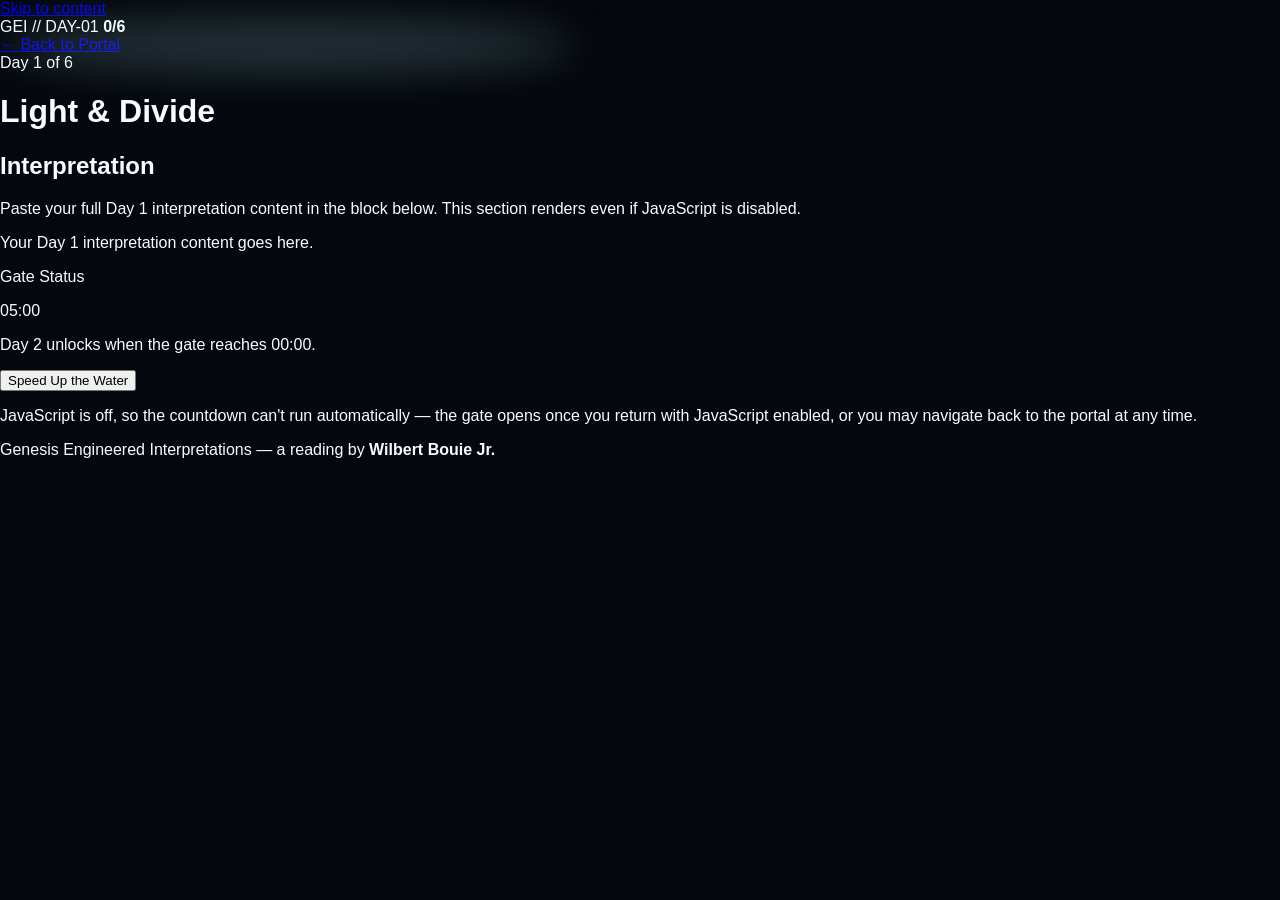
==== commit 7e05081c: "Add files via upload" ====
--- a/day-1.html
+++ b/day-1.html
@@ -1,22 +1,83 @@
-<!doctype html>
+<!DOCTYPE html>
 <html lang="en">
-<head><meta charset="UTF-8"><meta name="viewport" content="width=device-width, initial-scale=1.0"><title>Day 1 | Genesis Engineered</title><link rel="stylesheet" href="assets/styles.css"></head>
-<body data-day="1" class="day-page">
-<div class="progress-bar"><span class="progress-label">Your Progress</span><div class="progress-track"><div id="progressFill" class="progress-fill"></div></div><strong id="progressCount">0/6</strong></div>
-<main class="day-page-shell">
-  <div class="day-atmosphere"></div>
-  <article class="day-content">
-    <p class="eyebrow">Wilbert Bouie Jr. · Genesis Engineered · Day 1</p>
-    <h1>Separate the Waters</h1><p class="day-intro">Light enters the system. Boundaries are established, and the blueprint begins to take shape.</p>
-    <div class="content-placeholder"><span>YOUR DAY 1 INTERPRETATION</span><p>Replace this starter section with your complete Day 1 HTML content.</p></div>
-  </article>
-  <section id="unlockPanel" class="unlock-panel" aria-live="polite">
-    <div class="timer-orbit"><span id="countdown">05:00</span></div>
-    <strong class="timer-kicker">NEXT GATE SEQUENCE</strong>
-    <p id="timerMessage">Day 2 will unlock when the countdown reaches zero.</p>
-    <button id="speedTimer" class="speed-button" type="button">〰 SPEED UP THE WATER <small>Remove 6 seconds</small></button>
-  </section>
-  <a class="text-button" href="index.html#portal">← Return to the blueprint portal</a>
-</main>
+<head>
+<meta charset="UTF-8" />
+<meta name="viewport" content="width=device-width, initial-scale=1, viewport-fit=cover" />
+<title>Day 1 — Light &amp; Divide · Genesis Engineered</title>
+<meta name="description" content="Day 1 of the Genesis Engineered blueprint: Light &amp; Divide." />
+<link rel="stylesheet" href="assets/styles.css" />
+</head>
+<body>
+<a class="skip-link" href="#main">Skip to content</a>
+
+<div class="stage" data-day-page="1">
+  <div class="blueprint-grid" aria-hidden="true"></div>
+  <div class="atmosphere" aria-hidden="true">
+    <span class="ray ray--a"></span>
+    <span class="ray ray--b"></span>
+    <span class="mist mist--low"></span>
+    <span class="water-line"></span>
+  </div>
+
+  <div class="wrap">
+    <header class="masthead">
+      <span>GEI // DAY-01</span>
+      <span class="ref" id="progress-track" aria-live="polite">
+        <span class="progress-dot" data-day="1"></span><span class="progress-dot" data-day="2"></span><span class="progress-dot" data-day="3"></span><span class="progress-dot" data-day="4"></span><span class="progress-dot" data-day="5"></span><span class="progress-dot" data-day="6"></span>
+        <span class="progress-label" id="progress-label">0/6</span>
+      </span>
+    </header>
+
+    <main id="main">
+      <div class="day-header">
+        <a class="back-link" href="index.html">&larr; Back to Portal</a>
+        <div class="day-title-block">
+          <span class="day-eyebrow">Day 1 of 6</span>
+          <h1 class="day-title">Light &amp; Divide</h1>
+        </div>
+        <span aria-hidden="true"></span>
+      </div>
+
+      <div class="day-main">
+
+        <section class="content-panel" aria-labelledby="content-heading">
+          <h2 id="content-heading">Interpretation</h2>
+          <p class="editor-note">Paste your full Day 1 interpretation content in the block below. This section renders even if JavaScript is disabled.</p>
+          <div class="content-slot">
+            <!-- ============================================================
+                 PASTE YOUR DAY 1 CONTENT HERE
+                 Replace this placeholder paragraph with your full write-up.
+                 Headings, paragraphs, lists, and images are all fine here.
+                 ============================================================ -->
+            <p>Your Day 1 interpretation content goes here.</p>
+          </div>
+        </section>
+
+        <section id="gate-panel" class="gate-panel" aria-labelledby="gate-heading">
+          <p class="gate-label" id="gate-heading">Gate Status</p>
+          <p class="timer-display" id="timer-display" aria-live="polite">05:00</p>
+          <p class="timer-sub" id="timer-status">Day 2 unlocks when the gate reaches 00:00.</p>
+          <button type="button" id="speed-up-btn" class="btn speed-btn">Speed Up the Water</button>
+          <p class="no-js-note no-js-fallback">JavaScript is off, so the countdown can't run automatically — the gate opens once you return with JavaScript enabled, or you may navigate back to the portal at any time.</p>
+        </section>
+
+        <section id="completion-panel" class="completion-panel" hidden>
+          <h2>Gate Open</h2>
+          <p>Day 2 is unlocked. Head back to the portal to continue.</p>
+          <a class="btn btn-secondary" href="index.html">Return to Portal</a>
+        </section>
+
+      </div>
+    </main>
+
+    <footer class="site-footer">
+      <p class="credit-line">Genesis Engineered Interpretations — a reading by <strong>Wilbert Bouie Jr.</strong></p>
+    </footer>
+  </div>
+</div>
+
+<div id="toast" class="toast" role="status" aria-live="polite"></div>
+
 <script src="assets/app.js"></script>
-</body></html>+</body>
+</html>
--- a/assets/styles.css
+++ b/assets/styles.css
@@ -1 +1 @@
-:root{--cyan:#39dcff;--blue:#3867ff;--pink:#f310ba;--dark:#04070d;--muted:#a9bdca;--white:#f7fdff}*{box-sizing:border-box}html{scroll-behavior:smooth}body{margin:0;background:var(--dark);color:var(--white);font-family:Arial,Helvetica,sans-serif;overflow-x:hidden}.progress-bar{position:sticky;top:0;z-index:30;display:flex;align-items:center;justify-content:center;gap:14px;padding:10px 16px;background:rgba(255,255,255,.97);color:#004d61;box-shadow:0 3px 18px #001c2430;font-size:11px;letter-spacing:2px;text-transform:uppercase}.progress-label{font-weight:800}.progress-track{width:min(58vw,720px);height:7px;border-radius:99px;background:#dce7ea}.progress-fill{position:relative;height:100%;width:0;border-radius:99px;background:linear-gradient(90deg,#004d61,#00a9bd,#19d9e8);transition:width .7s cubic-bezier(.2,1,.3,1)}.progress-fill.active{box-shadow:0 0 6px #00d9e8,0 0 16px #00d9e8,0 0 28px #2fd2ff}.progress-fill.active:after{content:"";position:absolute;right:-3px;top:50%;width:8px;height:8px;transform:translateY(-50%);border-radius:50%;background:#fff;box-shadow:0 0 7px #00eaff,0 0 15px #00eaff}.progress-bar strong.progress-excited{animation:progressExcited .65s ease}.progress-bar strong{min-width:48px;padding:5px 8px;border:1.5px solid #ff4081;border-radius:8px;text-align:center;letter-spacing:0}.welcome-shell{position:relative;isolation:isolate;min-height:calc(100vh - 44px);display:grid;place-items:center;overflow:hidden;background:linear-gradient(#060c1a 0%,#081b32 47%,#07121b 66%,#03060b 100%)}.sky-glow{position:absolute;z-index:-4;inset:-30%;background:radial-gradient(ellipse at 50% 42%,#2fd2ff2b 0,transparent 31%),radial-gradient(ellipse at 28% 25%,#f310ba20 0,transparent 28%),radial-gradient(ellipse at 80% 27%,#3d3dea2b 0,transparent 30%);animation:skyPulse 7s ease-in-out infinite}.game-grid{position:absolute;z-index:-2;inset:52% -10% -20%;opacity:.3;transform:perspective(350px) rotateX(58deg);background:linear-gradient(#39dcff3d 1px,transparent 1px),linear-gradient(90deg,#39dcff3d 1px,transparent 1px);background-size:60px 36px;mask-image:linear-gradient(transparent,#000 30%);animation:gridMove 8s linear infinite}.mountain-scene{position:absolute;z-index:-1;inset:0;overflow:hidden}.mountain{position:absolute;bottom:22%;width:78%;height:58%;clip-path:polygon(0 100%,27% 49%,38% 61%,57% 11%,68% 46%,100% 100%)}.mountain-back{left:-11%;background:linear-gradient(145deg,#172d45,#0b1524 70%);filter:blur(1px);opacity:.85}.mountain-main{right:-15%;bottom:20%;width:87%;height:65%;background:linear-gradient(145deg,#264763 0,#102a3e 38%,#09131f 80%);filter:drop-shadow(0 0 18px #2fd2ff55)}.mountain-snow{right:9%;bottom:58%;z-index:2;width:26%;height:24%;background:linear-gradient(130deg,#d8fbff,#80d8ee 48%,transparent 49%);clip-path:polygon(0 100%,50% 0,100% 100%,70% 77%,56% 84%,35% 66%);opacity:.88;filter:drop-shadow(0 0 7px #fff)}.lake{position:absolute;bottom:0;left:-5%;width:110%;height:31%;background:linear-gradient(180deg,#1ca4c45e,#092d4fbc 34%,#020812);clip-path:polygon(0 32%,18% 18%,37% 37%,58% 22%,77% 39%,100% 18%,100% 100%,0 100%)}.lake:after{content:"";position:absolute;inset:28% 0 0;background:repeating-linear-gradient(175deg,transparent 0 16px,#94efff22 17px 18px,transparent 19px 31px);animation:waterShift 8s linear infinite}.mist{position:absolute;border-radius:50%;background:#b9f7ff2e;filter:blur(22px);height:55px;width:45%;animation:mistDrift 13s ease-in-out infinite}.mist-one{left:2%;bottom:36%}.mist-two{right:-6%;bottom:43%;animation-delay:-6s}.portal-ring{position:absolute;width:min(75vw,720px);height:min(75vw,720px);border-radius:50%;border:1px solid #39dcff55;box-shadow:0 0 32px #39dcff33,inset 0 0 45px #f310ba22;animation:ringPulse 5s ease-in-out infinite}.portal-ring:before,.portal-ring:after,.portal-ring span{content:"";position:absolute;border-radius:50%;inset:7%;border:1px solid #f310ba44;transform:rotate(30deg)}.portal-ring:after{inset:16%;border-color:#39dcff55;transform:rotate(-48deg)}.portal-ring span:first-child{inset:25%;border-style:dashed;border-color:#fff3}.portal-ring span:last-child{inset:-3%;border-color:#39dcff22;transform:rotate(70deg)}.hero-image-wrap{position:absolute;z-index:5;display:flex;align-items:center;justify-content:center;width:min(67vw,770px);height:min(67vw,770px);pointer-events:none;animation:heroFloat 6s ease-in-out infinite}.hero-image-wrap:after{content:"";position:absolute;inset:25%;border-radius:50%;background:#2fd2ff20;filter:blur(30px);z-index:-1}.hero-image-wrap img{width:100%;height:100%;object-fit:contain;filter:drop-shadow(0 0 10px #39dcff) drop-shadow(0 0 30px #3867ff) drop-shadow(0 0 65px #f310ba);animation:heroEnter 1.4s cubic-bezier(.2,1,.3,1) both}.welcome-copy{position:absolute;z-index:8;top:clamp(72px,10vh,132px);left:50%;width:min(100% - 24px,1100px);transform:translateX(-50%);padding:0 12px;text-align:center;pointer-events:none}.eyebrow{color:#a9efff;font-size:clamp(.58rem,1.2vw,.72rem);letter-spacing:clamp(1px,.45vw,3px);line-height:1.45;text-transform:uppercase;font-weight:700}.welcome-copy h1{margin:14px 0 8px;font-size:clamp(2.25rem,9vw,8rem);line-height:.88;letter-spacing:clamp(1px,1vw,5px);overflow-wrap:anywhere;text-shadow:0 0 14px var(--cyan),0 0 40px var(--pink)}.welcome-copy h1 span{display:inline-block;color:#fff}.welcome-copy h2{margin:24px 0 10px;font-size:clamp(1rem,3vw,2rem);letter-spacing:clamp(1px,.7vw,4px);font-weight:400}.intro{color:#e9f9ff;opacity:.85;font-size:clamp(.8rem,1.8vw,1rem)}.gate-button{position:absolute;bottom:46px;z-index:10;border:1px solid #ffffff55;color:#fff;cursor:pointer;padding:15px 36px;border-radius:999px;background:linear-gradient(90deg,var(--cyan),var(--blue),var(--pink));box-shadow:0 0 18px var(--cyan),0 0 38px var(--pink);transition:.25s;font-weight:800;letter-spacing:2px}.gate-button span,.gate-button small{display:block}.gate-button small{margin-top:4px;font-size:.62rem;letter-spacing:2px;opacity:.85;text-transform:uppercase}.gate-button:hover{transform:scale(1.08);box-shadow:0 0 30px var(--cyan),0 0 55px var(--pink)}.scene-label{position:absolute;bottom:15px;right:20px;z-index:5;color:#9deaff88;font:10px monospace;letter-spacing:2px}.locked-tap{animation:lockedShake .55s ease!important;filter:grayscale(.45);}.day-page-shell{position:relative;min-height:calc(100vh - 44px);overflow:hidden;padding:clamp(45px,8vw,100px) 7vw 70px;background:radial-gradient(circle at 50% 25%,#12354a,#070913 48%,#06070d)}.day-atmosphere{position:absolute;inset:0;pointer-events:none;background:radial-gradient(circle at 50% 68%,#2fd2ff18,transparent 30%),repeating-linear-gradient(175deg,transparent 0 44px,#2fd2ff08 45px 46px);animation:waterShift 12s linear infinite}.day-content{position:relative;max-width:800px;margin:0 auto;text-align:center}.day-content h1{margin:15px 0;font-size:clamp(2.2rem,6vw,5.5rem);line-height:1;text-shadow:0 0 18px #2fd2ff88}.day-intro{color:var(--muted);font-size:clamp(1rem,2vw,1.3rem);line-height:1.6}.content-placeholder{margin:35px auto 28px;padding:28px;border:1px solid #ffffff1c;border-radius:16px;background:#ffffff08;color:var(--muted)}.content-placeholder span{color:#a9efff;font-size:.7rem;letter-spacing:2px;font-weight:bold}.unlock-panel{position:relative;max-width:520px;margin:30px auto;padding:25px;text-align:center;border:1px solid #2fd2ff66;border-radius:20px;background:linear-gradient(145deg,#12344b99,#080c18dd);box-shadow:0 0 30px #2fd2ff1c}.timer-orbit{display:grid;place-items:center;width:138px;height:138px;margin:0 auto 17px;border-radius:50%;border:1px solid #2fd2ff88;box-shadow:0 0 15px #2fd2ff66,inset 0 0 25px #2fd2ff33;animation:ringPulse 4s ease-in-out infinite}.timer-orbit span{font:700 2rem monospace;color:#fff;text-shadow:0 0 12px #2fd2ff}.timer-kicker{color:#a9efff;font-size:.72rem;letter-spacing:3px}.unlock-panel p{min-height:22px;color:var(--muted);font-size:.9rem}.speed-button{margin-top:10px;padding:13px 22px;border:1px solid #62e8ff88;border-radius:999px;color:#fff;background:linear-gradient(90deg,#0f8fa9,#3d3dea);cursor:pointer;font-weight:bold;letter-spacing:1px;box-shadow:0 0 16px #2fd2ff44}.speed-button:hover{transform:translateY(-2px);box-shadow:0 0 25px #2fd2ff99}.speed-button small{display:block;margin-top:4px;opacity:.75;font-size:.65rem;font-weight:normal}.unlock-panel.unlocked{border-color:#7ff0c2;box-shadow:0 0 35px #7ff0c255}.unlock-panel.is-locked{border-color:#ff408188}.unlock-panel.is-locked strong{color:#ff9abf}.unlock-panel.is-locked a{display:inline-block;margin-top:8px;color:#a9efff}.unlock-panel.is-locked .timer-orbit,.unlock-panel.is-locked .speed-button{display:none}#geiToast{position:fixed;left:50%;bottom:25px;z-index:100;transform:translate(-50%,20px);opacity:0;padding:13px 18px;border:1px solid #ff4081aa;border-radius:10px;background:#18091adf;color:#fff;font-size:.75rem;letter-spacing:1px;text-align:center;pointer-events:none;transition:.25s;box-shadow:0 0 25px #f310ba66}#geiToast.show{transform:translate(-50%,0);opacity:1}#geiToast.water{border-color:#2fd2ffaa;background:#06202bdd;box-shadow:0 0 25px #2fd2ff66}.portal-section{min-height:calc(100vh - 44px);padding:76px 7vw 60px;background:radial-gradient(circle at 50% 0,#12354a,#070913 42%,#06070d)}.portal-heading{text-align:center;max-width:760px;margin:0 auto 42px}.portal-heading h2{font-size:clamp(2rem,5vw,4.6rem);margin:10px 0;line-height:1;letter-spacing:2px}.portal-heading p:last-child{color:var(--muted)}.day-grid{display:grid;grid-template-columns:repeat(3,1fr);gap:20px;max-width:1120px;margin:auto}.day-card{position:relative;min-height:235px;padding:25px;text-decoration:none;color:#fff;border:1px solid #ffffff20;border-radius:18px;overflow:hidden;background:linear-gradient(145deg,#ffffff10,#ffffff03);box-shadow:inset 0 1px #ffffff15,0 15px 40px #0005;transition:.3s}.day-card:before{content:"";position:absolute;width:180px;height:180px;right:-50px;top:-60px;border-radius:50%;background:var(--card-color);filter:blur(30px);opacity:.25}.day-card:hover{transform:translateY(-8px);border-color:var(--card-color);box-shadow:0 0 28px #39dcff55}.day-card.activating{animation:cardActivate .55s ease both;border-color:var(--card-color);box-shadow:0 0 28px var(--card-color),inset 0 0 25px var(--card-color)}.day-card.activating:after{content:"DAY ACTIVATED";position:absolute;inset:auto 20px 18px;color:#fff;font-size:.64rem;letter-spacing:2px;font-weight:bold;text-shadow:0 0 8px var(--card-color)}.day-number{font-size:.75rem;letter-spacing:3px;color:var(--card-color);font-weight:800}.day-icon{float:right;font-size:2rem;color:var(--card-color)}.day-card h3{position:relative;margin:35px 0 8px;font-size:1.35rem}.day-card p{color:var(--muted);font-size:.9rem}.card-link{position:absolute;bottom:22px;color:var(--card-color);font-size:.78rem;letter-spacing:1px;text-transform:uppercase;font-weight:bold}.day-1{--card-color:#2fd2ff}.day-2{--card-color:#6c8dff}.day-3{--card-color:#7ff0c2}.day-4{--card-color:#ffe071}.day-5{--card-color:#ff75d9}.day-6{--card-color:#ff9c6e}.text-button{display:block;margin:38px auto 0;border:0;background:none;color:#a9efff;cursor:pointer;font-size:.85rem;letter-spacing:1px}.text-button:hover{text-decoration:underline}@keyframes lockedShake{0%,100%{transform:translateX(0)}25%{transform:translateX(-7px)}75%{transform:translateX(7px)}}@keyframes progressExcited{0%{transform:scale(1);box-shadow:0 0 0 #ff408100}45%{transform:scale(1.25);box-shadow:0 0 18px #ff4081aa}100%{transform:scale(1);box-shadow:0 0 0 #ff408100}}@keyframes cardActivate{0%{transform:scale(1)}35%{transform:scale(1.04) translateY(-5px)}100%{transform:scale(1) translateY(0)}}@keyframes skyPulse{50%{transform:scale(1.08);opacity:.8}}@keyframes gridMove{to{background-position:0 36px,60px 0}}@keyframes waterShift{to{transform:translateX(70px)}}@keyframes mistDrift{50%{transform:translateX(80px) scaleX(1.15)}}@keyframes ringPulse{50%{transform:scale(1.04);opacity:.8}}@keyframes heroFloat{50%{transform:translateY(-13px)}}@keyframes heroEnter{from{opacity:0;transform:scale(.35) translateY(100px);filter:drop-shadow(0 0 0 transparent)}to{opacity:1;transform:scale(1)}}@media(max-width:760px){.day-grid{grid-template-columns:1fr}.portal-section{padding:55px 20px}.progress-bar{gap:8px}.progress-label{font-size:9px;letter-spacing:1px}.hero-image-wrap{width:100vw;height:100vw}.welcome-copy{padding-bottom:150px}.welcome-copy h1{font-size:clamp(2.7rem,13vw,5rem)}.scene-label{font-size:8px}}@media(prefers-reduced-motion:reduce){*,*:before,*:after{animation:none!important;transition:none!important}}
+:root{--cyan:#39dcff;--blue:#3867ff;--pink:#f310ba;--dark:#04070d;--muted:#a9bdca;--white:#f7fdff}*{box-sizing:border-box}html{scroll-behavior:smooth}body{margin:0;background:var(--dark);color:var(--white);font-family:Arial,Helvetica,sans-serif;overflow-x:hidden}.progress-bar{position:sticky;top:0;z-index:30;display:flex;align-items:center;justify-content:center;gap:14px;padding:10px 16px;background:rgba(255,255,255,.97);color:#004d61;box-shadow:0 3px 18px #001c2430;font-size:11px;letter-spacing:2px;text-transform:uppercase}.progress-label{font-weight:800}.progress-track{width:min(58vw,720px);height:7px;border-radius:99px;background:#dce7ea}.progress-fill{position:relative;height:100%;width:0;border-radius:99px;background:linear-gradient(90deg,#004d61,#00a9bd,#19d9e8);transition:width .7s cubic-bezier(.2,1,.3,1)}.progress-fill.active{box-shadow:0 0 6px #00d9e8,0 0 16px #00d9e8,0 0 28px #2fd2ff}.progress-fill.active:after{content:"";position:absolute;right:-3px;top:50%;width:8px;height:8px;transform:translateY(-50%);border-radius:50%;background:#fff;box-shadow:0 0 7px #00eaff,0 0 15px #00eaff}.progress-bar strong.progress-excited{animation:progressExcited .65s ease}.progress-bar strong{min-width:48px;padding:5px 8px;border:1.5px solid #ff4081;border-radius:8px;text-align:center;letter-spacing:0}.welcome-shell{position:relative;isolation:isolate;min-height:calc(100vh - 44px);display:grid;place-items:center;overflow:hidden;background:linear-gradient(#060c1a 0%,#081b32 47%,#07121b 66%,#03060b 100%)}.sky-glow{position:absolute;z-index:-4;inset:-30%;background:radial-gradient(ellipse at 50% 42%,#2fd2ff2b 0,transparent 31%),radial-gradient(ellipse at 28% 25%,#f310ba20 0,transparent 28%),radial-gradient(ellipse at 80% 27%,#3d3dea2b 0,transparent 30%);animation:skyPulse 7s ease-in-out infinite}.game-grid{position:absolute;z-index:-2;inset:52% -10% -20%;opacity:.3;transform:perspective(350px) rotateX(58deg);background:linear-gradient(#39dcff3d 1px,transparent 1px),linear-gradient(90deg,#39dcff3d 1px,transparent 1px);background-size:60px 36px;mask-image:linear-gradient(transparent,#000 30%);animation:gridMove 8s linear infinite}.mountain-scene{position:absolute;z-index:-1;inset:0;overflow:hidden}.mountain{position:absolute;bottom:22%;width:78%;height:58%;clip-path:polygon(0 100%,27% 49%,38% 61%,57% 11%,68% 46%,100% 100%)}.mountain-back{left:-11%;background:linear-gradient(145deg,#172d45,#0b1524 70%);filter:blur(1px);opacity:.85}.mountain-main{right:-15%;bottom:20%;width:87%;height:65%;background:linear-gradient(145deg,#264763 0,#102a3e 38%,#09131f 80%);filter:drop-shadow(0 0 18px #2fd2ff55)}.mountain-snow{right:9%;bottom:58%;z-index:2;width:26%;height:24%;background:linear-gradient(130deg,#d8fbff,#80d8ee 48%,transparent 49%);clip-path:polygon(0 100%,50% 0,100% 100%,70% 77%,56% 84%,35% 66%);opacity:.88;filter:drop-shadow(0 0 7px #fff)}.lake{position:absolute;bottom:0;left:-5%;width:110%;height:31%;background:linear-gradient(180deg,#1ca4c45e,#092d4fbc 34%,#020812);clip-path:polygon(0 32%,18% 18%,37% 37%,58% 22%,77% 39%,100% 18%,100% 100%,0 100%)}.lake:after{content:"";position:absolute;inset:28% 0 0;background:repeating-linear-gradient(175deg,transparent 0 16px,#94efff22 17px 18px,transparent 19px 31px);animation:waterShift 8s linear infinite}.mist{position:absolute;border-radius:50%;background:#b9f7ff2e;filter:blur(22px);height:55px;width:45%;animation:mistDrift 13s ease-in-out infinite}.mist-one{left:2%;bottom:36%}.mist-two{right:-6%;bottom:43%;animation-delay:-6s}.portal-ring{position:absolute;width:min(75vw,720px);height:min(75vw,720px);border-radius:50%;border:1px solid #39dcff55;box-shadow:0 0 32px #39dcff33,inset 0 0 45px #f310ba22;animation:ringPulse 5s ease-in-out infinite}.portal-ring:before,.portal-ring:after,.portal-ring span{content:"";position:absolute;border-radius:50%;inset:7%;border:1px solid #f310ba44;transform:rotate(30deg)}.portal-ring:after{inset:16%;border-color:#39dcff55;transform:rotate(-48deg)}.portal-ring span:first-child{inset:25%;border-style:dashed;border-color:#fff3}.portal-ring span:last-child{inset:-3%;border-color:#39dcff22;transform:rotate(70deg)}.hero-image-wrap{position:absolute;z-index:5;top:26%;left:50%;transform:translateX(-50%);display:flex;align-items:center;justify-content:center;width:min(88vw,1080px);height:min(47vh,510px);pointer-events:none;animation:heroFloat 6s ease-in-out infinite}.hero-image-wrap:before{content:"";position:absolute;inset:18% 12%;border-radius:50%;background:radial-gradient(ellipse,#2fd2ff42 0,#3867ff20 35%,transparent 72%);filter:blur(22px);z-index:-1}.hero-image-wrap:after{content:"";position:absolute;left:12%;right:12%;bottom:4%;height:12%;border-radius:50%;background:radial-gradient(ellipse,#39dcff60,transparent 70%);filter:blur(14px);z-index:-1}.hero-image-wrap img{display:block;width:100%;height:100%;object-fit:contain;object-position:center;opacity:0;filter:drop-shadow(0 0 10px #39dcff) drop-shadow(0 0 30px #3867ff) drop-shadow(0 0 65px #f310ba);transition:opacity .35s ease,filter .35s ease}.hero-image-wrap img.artifact-ready{opacity:1;animation:heroEnter 1.4s cubic-bezier(.2,1,.3,1) both}.hero-image-wrap img:hover{filter:drop-shadow(0 0 14px #fff) drop-shadow(0 0 36px #39dcff) drop-shadow(0 0 70px #f310ba)}.welcome-copy{position:absolute;z-index:8;top:clamp(72px,10vh,132px);left:50%;width:min(100% - 24px,1100px);transform:translateX(-50%);padding:0 12px;text-align:center;pointer-events:none}.eyebrow{color:#a9efff;font-size:clamp(.58rem,1.2vw,.72rem);letter-spacing:clamp(1px,.45vw,3px);line-height:1.45;text-transform:uppercase;font-weight:700}.welcome-copy h1{margin:14px 0 8px;font-size:clamp(2.25rem,9vw,8rem);line-height:.88;letter-spacing:clamp(1px,1vw,5px);overflow-wrap:anywhere;text-shadow:0 0 14px var(--cyan),0 0 40px var(--pink)}.welcome-copy h1 span{display:inline-block;color:#fff}.welcome-copy h2{margin:24px 0 10px;font-size:clamp(1rem,3vw,2rem);letter-spacing:clamp(1px,.7vw,4px);font-weight:400}.intro{color:#e9f9ff;opacity:.85;font-size:clamp(.8rem,1.8vw,1rem)}.gate-button{position:absolute;bottom:46px;z-index:10;border:1px solid #ffffff55;color:#fff;cursor:pointer;padding:15px 36px;border-radius:999px;background:linear-gradient(90deg,var(--cyan),var(--blue),var(--pink));box-shadow:0 0 18px var(--cyan),0 0 38px var(--pink);transition:.25s;font-weight:800;letter-spacing:2px}.gate-button span,.gate-button small{display:block}.gate-button small{margin-top:4px;font-size:.62rem;letter-spacing:2px;opacity:.85;text-transform:uppercase}.gate-button:hover{transform:scale(1.08);box-shadow:0 0 30px var(--cyan),0 0 55px var(--pink)}.scene-label{position:absolute;bottom:15px;right:20px;z-index:5;color:#9deaff88;font:10px monospace;letter-spacing:2px}.locked-tap{animation:lockedShake .55s ease!important;filter:grayscale(.45);}.day-page-shell{position:relative;min-height:calc(100vh - 44px);overflow:hidden;padding:clamp(45px,8vw,100px) 7vw 70px;background:radial-gradient(circle at 50% 25%,#12354a,#070913 48%,#06070d)}.day-atmosphere{position:absolute;inset:0;pointer-events:none;background:radial-gradient(circle at 50% 68%,#2fd2ff18,transparent 30%),repeating-linear-gradient(175deg,transparent 0 44px,#2fd2ff08 45px 46px);animation:waterShift 12s linear infinite}.day-content{position:relative;max-width:800px;margin:0 auto;text-align:center}.day-content h1{margin:15px 0;font-size:clamp(2.2rem,6vw,5.5rem);line-height:1;text-shadow:0 0 18px #2fd2ff88}.day-intro{color:var(--muted);font-size:clamp(1rem,2vw,1.3rem);line-height:1.6}.content-placeholder{margin:35px auto 28px;padding:28px;border:1px solid #ffffff1c;border-radius:16px;background:#ffffff08;color:var(--muted)}.content-placeholder span{color:#a9efff;font-size:.7rem;letter-spacing:2px;font-weight:bold}.unlock-panel{position:relative;max-width:520px;margin:30px auto;padding:25px;text-align:center;border:1px solid #2fd2ff66;border-radius:20px;background:linear-gradient(145deg,#12344b99,#080c18dd);box-shadow:0 0 30px #2fd2ff1c}.timer-orbit{display:grid;place-items:center;width:138px;height:138px;margin:0 auto 17px;border-radius:50%;border:1px solid #2fd2ff88;box-shadow:0 0 15px #2fd2ff66,inset 0 0 25px #2fd2ff33;animation:ringPulse 4s ease-in-out infinite}.timer-orbit span{font:700 2rem monospace;color:#fff;text-shadow:0 0 12px #2fd2ff}.timer-kicker{color:#a9efff;font-size:.72rem;letter-spacing:3px}.unlock-panel p{min-height:22px;color:var(--muted);font-size:.9rem}.speed-button{margin-top:10px;padding:13px 22px;border:1px solid #62e8ff88;border-radius:999px;color:#fff;background:linear-gradient(90deg,#0f8fa9,#3d3dea);cursor:pointer;font-weight:bold;letter-spacing:1px;box-shadow:0 0 16px #2fd2ff44}.speed-button:hover{transform:translateY(-2px);box-shadow:0 0 25px #2fd2ff99}.speed-button small{display:block;margin-top:4px;opacity:.75;font-size:.65rem;font-weight:normal}.unlock-panel.unlocked{border-color:#7ff0c2;box-shadow:0 0 35px #7ff0c255}.unlock-panel.is-locked{border-color:#ff408188}.unlock-panel.is-locked strong{color:#ff9abf}.unlock-panel.is-locked a{display:inline-block;margin-top:8px;color:#a9efff}.unlock-panel.is-locked .timer-orbit,.unlock-panel.is-locked .speed-button{display:none}#geiToast{position:fixed;left:50%;bottom:25px;z-index:100;transform:translate(-50%,20px);opacity:0;padding:13px 18px;border:1px solid #ff4081aa;border-radius:10px;background:#18091adf;color:#fff;font-size:.75rem;letter-spacing:1px;text-align:center;pointer-events:none;transition:.25s;box-shadow:0 0 25px #f310ba66}#geiToast.show{transform:translate(-50%,0);opacity:1}#geiToast.water{border-color:#2fd2ffaa;background:#06202bdd;box-shadow:0 0 25px #2fd2ff66}.portal-section{min-height:calc(100vh - 44px);padding:76px 7vw 60px;background:radial-gradient(circle at 50% 0,#12354a,#070913 42%,#06070d)}.portal-heading{text-align:center;max-width:760px;margin:0 auto 42px}.portal-heading h2{font-size:clamp(2rem,5vw,4.6rem);margin:10px 0;line-height:1;letter-spacing:2px}.portal-heading p:last-child{color:var(--muted)}.day-grid{display:grid;grid-template-columns:repeat(3,1fr);gap:20px;max-width:1120px;margin:auto}.day-card{position:relative;min-height:235px;padding:25px;text-decoration:none;color:#fff;border:1px solid #ffffff20;border-radius:18px;overflow:hidden;background:linear-gradient(145deg,#ffffff10,#ffffff03);box-shadow:inset 0 1px #ffffff15,0 15px 40px #0005;transition:.3s}.day-card:before{content:"";position:absolute;width:180px;height:180px;right:-50px;top:-60px;border-radius:50%;background:var(--card-color);filter:blur(30px);opacity:.25}.day-card:hover{transform:translateY(-8px);border-color:var(--card-color);box-shadow:0 0 28px #39dcff55}.day-card.activating{animation:cardActivate .55s ease both;border-color:var(--card-color);box-shadow:0 0 28px var(--card-color),inset 0 0 25px var(--card-color)}.day-card.activating:after{content:"DAY ACTIVATED";position:absolute;inset:auto 20px 18px;color:#fff;font-size:.64rem;letter-spacing:2px;font-weight:bold;text-shadow:0 0 8px var(--card-color)}.day-number{font-size:.75rem;letter-spacing:3px;color:var(--card-color);font-weight:800}.day-icon{float:right;font-size:2rem;color:var(--card-color)}.day-card h3{position:relative;margin:35px 0 8px;font-size:1.35rem}.day-card p{color:var(--muted);font-size:.9rem}.card-link{position:absolute;bottom:22px;color:var(--card-color);font-size:.78rem;letter-spacing:1px;text-transform:uppercase;font-weight:bold}.day-1{--card-color:#2fd2ff}.day-2{--card-color:#6c8dff}.day-3{--card-color:#7ff0c2}.day-4{--card-color:#ffe071}.day-5{--card-color:#ff75d9}.day-6{--card-color:#ff9c6e}.text-button{display:block;margin:38px auto 0;border:0;background:none;color:#a9efff;cursor:pointer;font-size:.85rem;letter-spacing:1px}.text-button:hover{text-decoration:underline}@keyframes lockedShake{0%,100%{transform:translateX(0)}25%{transform:translateX(-7px)}75%{transform:translateX(7px)}}@keyframes progressExcited{0%{transform:scale(1);box-shadow:0 0 0 #ff408100}45%{transform:scale(1.25);box-shadow:0 0 18px #ff4081aa}100%{transform:scale(1);box-shadow:0 0 0 #ff408100}}@keyframes cardActivate{0%{transform:scale(1)}35%{transform:scale(1.04) translateY(-5px)}100%{transform:scale(1) translateY(0)}}@keyframes skyPulse{50%{transform:scale(1.08);opacity:.8}}@keyframes gridMove{to{background-position:0 36px,60px 0}}@keyframes waterShift{to{transform:translateX(70px)}}@keyframes mistDrift{50%{transform:translateX(80px) scaleX(1.15)}}@keyframes ringPulse{50%{transform:scale(1.04);opacity:.8}}@keyframes heroFloat{0%,100%{transform:translateX(-50%) translateY(0)}50%{transform:translateX(-50%) translateY(-13px)}}@keyframes heroEnter{from{opacity:0;transform:scale(.35) translateY(100px);filter:drop-shadow(0 0 0 transparent)}to{opacity:1;transform:scale(1)}}@media(max-width:760px){.day-grid{grid-template-columns:1fr}.portal-section{padding:55px 20px}.progress-bar{gap:8px}.progress-label{font-size:9px;letter-spacing:1px}.hero-image-wrap{top:32%;width:105vw;height:36vh}.welcome-copy{padding-bottom:150px}.welcome-copy h1{font-size:clamp(2.7rem,13vw,5rem)}.scene-label{font-size:8px}}@media(prefers-reduced-motion:reduce){*,*:before,*:after{animation:none!important;transition:none!important}}
